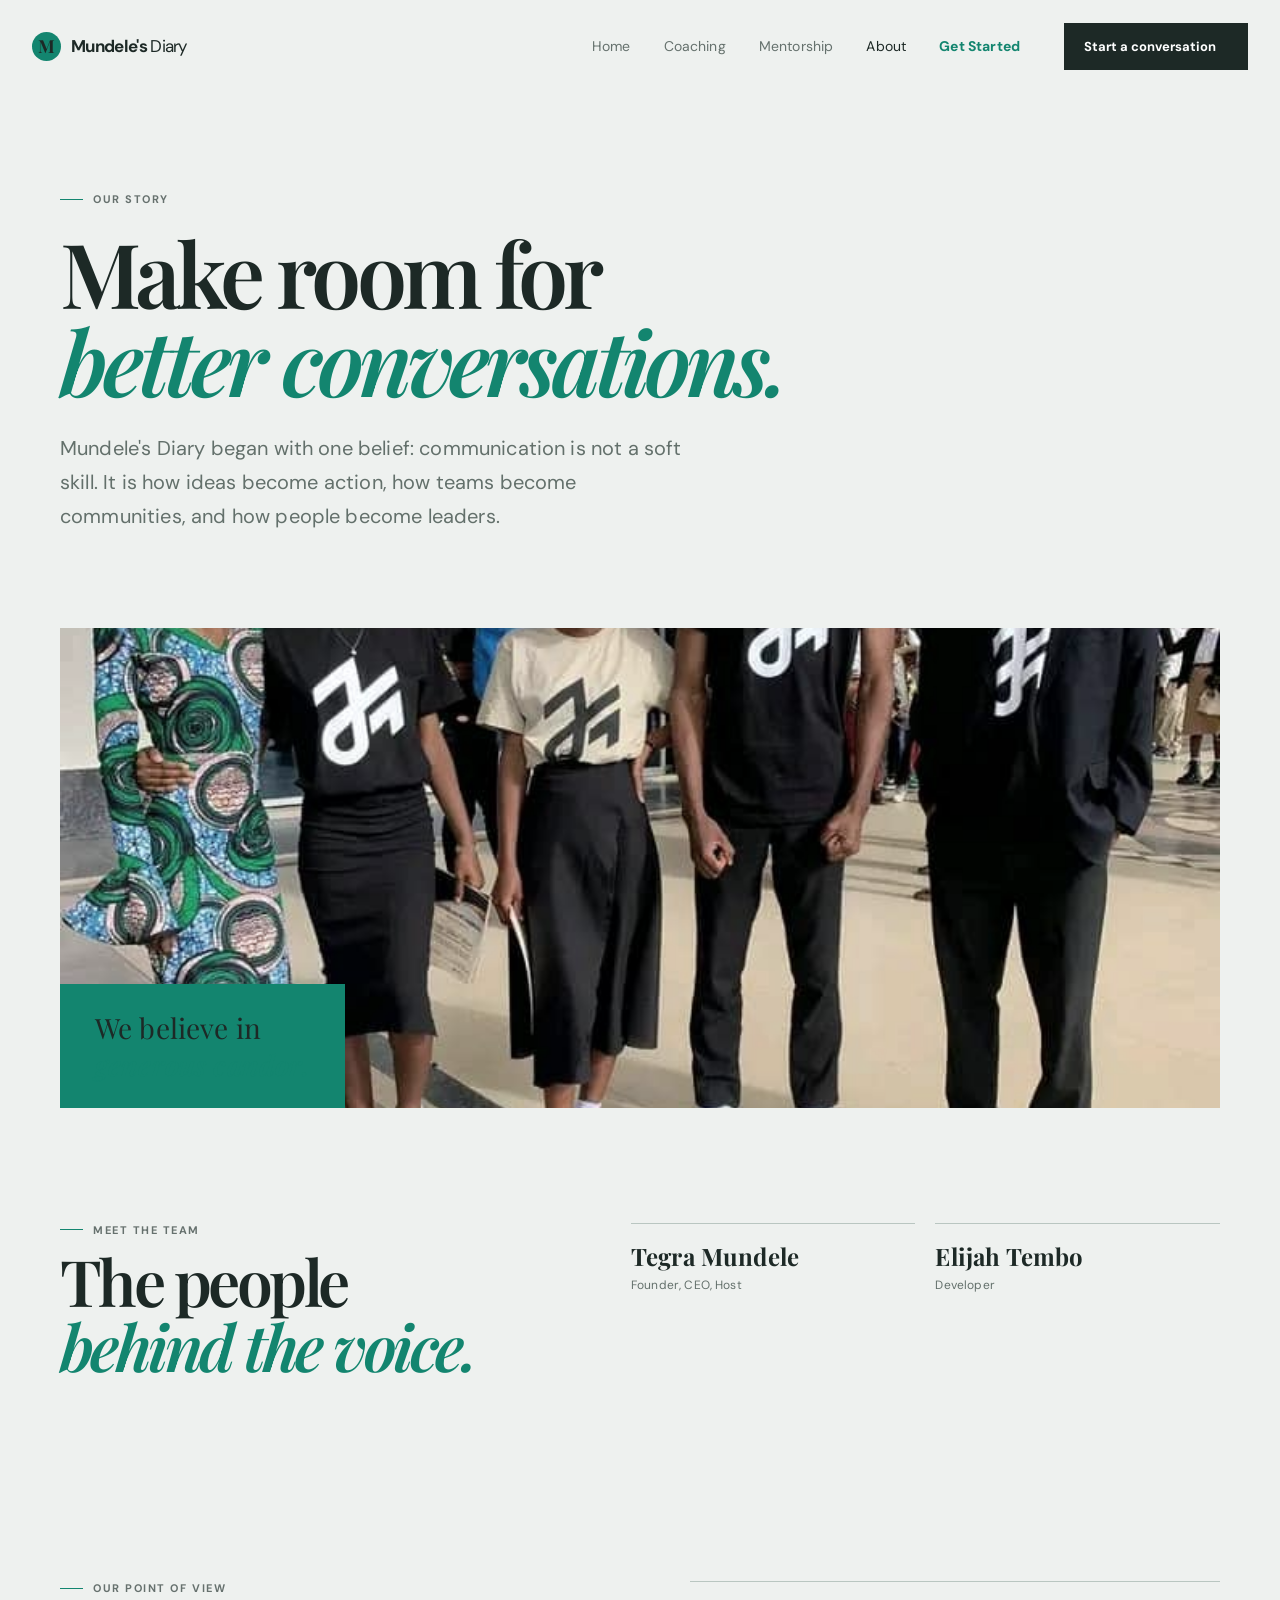
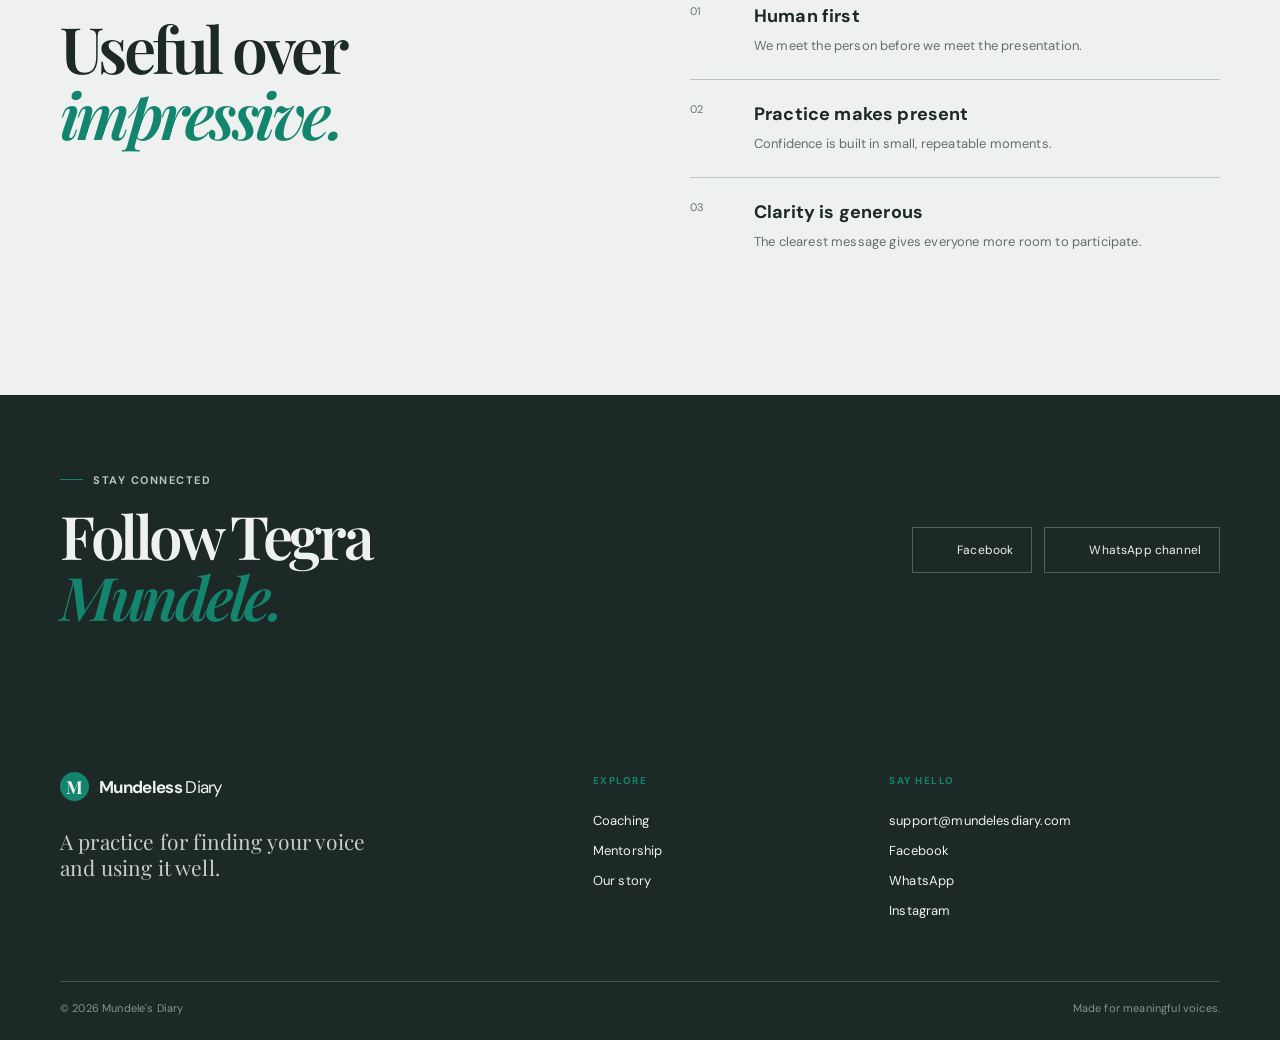
==== about.html @ ddd5a1b4 "Add files via upload" ====
<!DOCTYPE html><html lang="en"><head><meta charset="UTF-8"><meta name="viewport" content="width=device-width, initial-scale=1.0"><title>About | Mundele's Diary</title><link rel="preconnect" href="https://fonts.googleapis.com"><link href="https://fonts.googleapis.com/css2?family=DM+Sans:wght@400;500;600;700&display=swap" rel="stylesheet"><link href="https://fonts.googleapis.com/css2?family=Playfair+Display:wght@600;700&display=swap" rel="stylesheet"><link rel="stylesheet" href="styles.css"><script src="https://unpkg.com/lucide@latest"></script></head><body><header class="site-header"><a class="brand" href="index.html"><span class="brand-mark">M</span><span>Mundele's <em>Diary</em></span></a><button class="menu-toggle" aria-label="Open menu" aria-expanded="false"><i data-lucide="menu"></i></button><nav class="site-nav"><a href="index.html">Home</a><a href="coaching.html">Coaching</a><a href="mentorship.html">Mentorship</a><a class="active" href="about.html">About</a></nav><button class="button button-dark js-contact">Start a conversation <i data-lucide="arrow-up-right"></i></button></header><main><section class="about-hero wrap reveal"><p class="eyebrow"><span></span> Our story</p><h1>Make room for<br><i>better conversations.</i></h1><p class="hero-text">Mundele's Diary began with one belief: communication is not a soft skill. It is how ideas become action, how teams become communities, and how people become leaders.</p></section><section class="about-image wrap reveal"><img src="5.jpeg" alt="Team sharing ideas in a bright studio"><div>We believe in<br><i>generous candor.</i></div></section><section class="values wrap"><div><p class="eyebrow"><span></span> Our point of view</p><h2>Useful over<br><i>impressive.</i></h2></div><div class="value-list"><div><span>01</span><h3>Human first</h3><p>We meet the person before we meet the presentation.</p></div><div><span>02</span><h3>Practice makes present</h3><p>Confidence is built in small, repeatable moments.</p></div><div><span>03</span><h3>Clarity is generous</h3><p>The clearest message gives everyone more room to participate.</p></div></div></section></main><footer class="site-footer"><div class="wrap footer-grid"><div><a class="brand" href="index.html"><span class="brand-mark">M</span><span>Mundeless <em>Diary</em></span></a><p class="footer-note">A practice for finding your voice<br>and using it well.</p></div><div><p class="footer-label">Explore</p><a href="coaching.html">Coaching</a><a href="mentorship.html">Mentorship</a><a href="about.html">Our story</a></div><div><p class="footer-label">Say hello</p><a href="mailto:kaentdesignsint@gmail.com">support@mundelesdiary.com</a></div></div><div class="wrap footer-bottom"><span>© 2026 Mundele's Diary</span><span>Made for meaningful voices.</span></div></footer><div class="modal" aria-hidden="true"><div class="modal-panel"><button class="modal-close" aria-label="Close"><i data-lucide="x"></i></button><p class="eyebrow"><span></span> Start here</p><h2>Let’s talk about<br><i>what’s next.</i></h2><form class="contact-form"><label>Name<input required type="text" placeholder="Your name"></label><label>Email<input required type="email" placeholder="you@example.com"></label><label>What are you working on?<textarea rows="3"></textarea></label><button class="button button-accent" type="submit">Send inquiry <i data-lucide="arrow-right"></i></button></form><p class="form-success">Thanks. We’ll be in touch soon.</p></div></div><script src="script.js"></script></body></html>
---- styles.css ----
/* Final mobile precedence rules with centering */
@media(max-width:760px){
	.hero{grid-template-columns:1fr!important;text-align:center!important;}
	.hero-visual{width:100%!important;min-width:0!important;padding:0 0 18px!important;margin:0 auto!important;}
	.image-frame{width:100%!important;height:auto!important;min-height:280px!important;aspect-ratio:4 / 5;margin:0 auto!important;}
	.image-frame>img{width:100%!important;height:100%!important;min-height:280px!important;object-fit:cover!important;}
	.image-note{max-width:calc(100% - 24px)!important;overflow:hidden;margin:0 auto!important;}
	.circle-stamp{right:0!important;}
	.pathways{grid-template-columns:1fr!important;}
	.path-card{width:100%!important;min-width:0!important;margin:0 auto!important;}
	.marquee-band{max-width:100%!important;overflow:hidden;}
	
	/* Center all content */
	.wrap{text-align:center!important;}
	.hero-text{max-width:100%!important;margin:0 auto!important;}
	.hero-actions{justify-content:center!important;}
	.intro{text-align:center!important;}
	.intro-detail p{max-width:100%!important;margin:0 auto 28px!important;}
	.quote-section{text-align:center!important;margin:0 auto!important;}
	.offering-row{text-align:center!important;}
	.process-grid,.mentor-content,.values{text-align:center!important;}
	.team-section{text-align:center!important;}
	.register-page{text-align:center!important;}
	.register-note{max-width:100%!important;margin:38px auto 0!important;justify-content:center!important;}
	.registration-form .button{justify-self:center!important;}
	.follow-inner{text-align:center!important;align-items:center!important;}
	.follow-actions{align-items:center!important;}
	.follow-link{width:100%!important;justify-content:center!important;}
}

@import url('https://fonts.googleapis.com/css2?family=Bodoni+Moda:opsz,wght@6..96,600;6..96,700&family=Sora:wght@400;500;600;700&display=swap');

/* Final label cleanup for pages that already contain the new text. */
.site-nav a[href="coaching.html"]{font-size:14px!important}.footer-grid a[href="coaching.html"]{font-size:13px!important}.site-nav a[href="coaching.html"]::after,.footer-grid a[href="coaching.html"]::after{content:none!important}
/* Normalize the speaking label now that it is part of the page markup. */
.site-nav a[href="coaching.html"],.footer-grid a[href="coaching.html"]{font-size:inherit}.site-nav a[href="coaching.html"]::after,.footer-grid a[href="coaching.html"]::after{content:none}
/* Registration page */
.register-page{display:grid;grid-template-columns:1fr 1fr;gap:110px;align-items:center;padding:105px 0 140px}.register-intro h1{margin-bottom:25px}.register-note{display:flex;gap:12px;align-items:flex-start;border-top:1px solid var(--line);padding-top:20px;margin-top:38px;max-width:350px;color:#63706b;font-size:12px;line-height:1.5}.register-note svg{width:19px;color:var(--coral);flex:none}.register-panel{background:var(--cream);padding:40px}.registration-form{display:grid;gap:21px}.registration-form label{font-size:11px;font-weight:700;color:var(--ink)}.registration-form input,.registration-form select{display:block;width:100%;background:transparent;border:0;border-bottom:1px solid var(--line);padding:12px 0;font:inherit;color:var(--ink);outline:0}.registration-form select{appearance:none;border-radius:0}.registration-form .button{margin-top:12px;justify-self:start}.registration-success{display:none;text-align:center;padding:35px 10px}.registration-success svg{width:38px;height:38px;color:var(--coral);margin-bottom:12px}.registration-success p{font-family:var(--serif);font-size:25px;line-height:1.2}.site-nav a[href="get-started.html"]{color:var(--coral);font-weight:700}@media(max-width:760px){.register-page{grid-template-columns:1fr;gap:40px;padding:65px 0 85px}.register-panel{padding:28px 22px}}

/* Mobile Header - Improved visibility */
@media(max-width:760px){
	.site-header{position:relative;background:var(--paper)!important;z-index:10!important;padding:10px 0!important;min-height:80px!important;display:flex!important;align-items:center!important;justify-content:space-between!important;width:calc(100% - 32px)!important;margin:0 auto!important;}
	
	.menu-toggle{position:relative!important;right:0!important;top:0!important;width:36px!important;height:32px!important;display:grid!important;place-items:center;padding:0;z-index:15;background:none;border:0;cursor:pointer;}
	.menu-toggle svg{width:24px;height:24px;fill:var(--ink);}
	
	.site-nav{position:absolute!important;top:80px!important;right:0!important;left:0!important;width:100%!important;margin:0!important;background:var(--paper)!important;padding:20px 16px!important;display:none!important;flex-direction:column!important;gap:15px!important;z-index:10!important;box-shadow:0 12px 24px rgba(23,33,31,.16)!important;border-bottom:1px solid var(--line)!important;}
	.site-nav:not(.open){visibility:hidden;pointer-events:none;display:none!important;}
	.site-nav.open{visibility:visible!important;pointer-events:auto!important;display:flex!important;}
	.site-nav a{display:block!important;padding:13px 4px!important;font-size:16px!important;color:var(--ink)!important;border-bottom:1px solid rgba(0,0,0,0.05)!important;}
	.site-nav a:last-child{border-bottom:0!important;}
	.site-nav a:hover{background:var(--cream)!important;padding-left:8px!important;}
	
	.site-header>.button{display:none!important;}
}

.team-section{display:grid;grid-template-columns:1fr 1.2fr;gap:80px;padding:115px 0 30px}.team-grid{display:grid;grid-template-columns:1fr 1fr;gap:20px}.team-member{border-top:1px solid var(--line);padding-top:16px}.team-photo{height:260px;background:linear-gradient(135deg,#cbd4d0,#8f9e98);display:grid;place-items:center;text-align:center;padding:20px;font-size:10px;font-weight:700;letter-spacing:.14em;overflow:hidden}.team-photo img{width:100%;height:100%;object-fit:cover;display:block}.team-member:nth-child(2) .team-photo img{transform:scale(1.3)}.team-photo small{display:block;font-size:9px;font-weight:400;letter-spacing:.04em;margin-top:9px}.team-member h3{font-family:var(--serif);font-size:24px;margin:18px 0 5px}.team-member p{color:#63706b;font-size:12px}@media(max-width:760px){.team-section{grid-template-columns:1fr;gap:30px;padding:80px 0 10px;text-align:center!important;}.team-grid{grid-template-columns:1fr}.team-photo{height:230px;width:100%!important;margin:0 auto!important;}}

@media(max-width:760px){.menu-toggle{display:block!important;margin-left:auto}.site-nav{display:none}.site-nav.open{display:flex}}

/* Page loader, mobile navigation, and editable photo placeholders */
.page-loader{position:fixed;inset:0;background:var(--ink);color:var(--paper);display:grid;place-items:center;z-index:20;transition:opacity .45s,visibility .45s}.page-loader.is-hidden{opacity:0;visibility:hidden}.loader-inner{text-align:center}.loader-mark{width:58px;height:58px;border:1px solid var(--coral);border-top-color:transparent;border-radius:50%;display:grid;place-items:center;margin:auto auto 18px;animation:loader-spin 1s linear infinite}.loader-mark span{font-family:var(--serif);font-size:28px;color:var(--coral);animation:loader-counterspin 1s linear infinite}.loader-inner p{font-size:10px;letter-spacing:.18em;text-transform:uppercase;margin:0;color:#b8c4be}@keyframes loader-spin{to{transform:rotate(360deg)}}@keyframes loader-counterspin{to{transform:rotate(-360deg)}}.mobile-photo-placeholder{height:100%;min-height:320px;background:linear-gradient(135deg,#cbd4d0,#8f9e98);display:grid;place-items:center;text-align:center;color:var(--ink);font-size:11px;font-weight:700;letter-spacing:.15em}.mobile-photo-placeholder small{display:block;font-size:9px;letter-spacing:.08em;margin-top:8px;font-weight:400}.image-frame>img,.side-image>img,.portrait-wrap>img,.about-image>img{display:block;width:100%;height:100%;object-fit:cover}.image-frame:before,.side-image:before,.portrait-wrap:before,.about-image:before{content:"ADD YOUR PHOTO HERE";height:100%;display:none;place-items:center;text-align:center;color:var(--ink);font-size:11px;font-weight:700;letter-spacing:.15em;background:linear-gradient(135deg,#cbd4d0,#8f9e98)}.side-image:before,.portrait-wrap:before,.about-image:before{position:absolute;inset:0}

/* Updated mobile layout with centering and improved footer visibility */
@media(max-width:760px){
	.wrap{width:calc(100% - 40px);margin:0 auto!important;text-align:center!important;}
	.site-header{height:auto!important;min-height:75px!important;width:calc(100% - 40px)!important;gap:15px;padding:15px 0!important;background:var(--paper)!important;position:relative!important;z-index:10!important;}
	.site-header>.button{display:none}
	.menu-toggle{display:block;margin-left:auto;position:relative!important;right:auto!important;top:auto!important;}
	.site-nav{position:absolute;top:75px;left:20px;right:20px;background:var(--paper)!important;padding:22px;display:none;flex-direction:column;gap:20px;z-index:10;box-shadow:0 12px 24px rgba(23,33,31,.16);border-radius:4px;}
	.site-nav.open{display:flex}
	.site-nav a{color:var(--ink);font-size:16px;padding:10px 0;border-bottom:1px solid var(--line);}
	.site-nav a:last-child{border-bottom:0;}
	.hero,.page-hero,.mentorship-hero,.intro,.process-grid,.mentor-content,.values{grid-template-columns:1fr;gap:45px;text-align:center!important;}
	.hero{padding:60px 0 75px}
	.hero-visual{padding-right:0;margin:0 auto!important;}
	.image-frame{height:auto!important;min-height:280px!important;aspect-ratio:4/5!important;width:100%!important;max-width:400px!important;margin:0 auto!important;}
	.circle-stamp{right:-7px;bottom:-18px;}
	.intro{padding:80px 0 65px}
	.pathways{grid-template-columns:1fr;padding-bottom:80px}
	.path-card{min-height:300px;width:100%!important;max-width:400px!important;margin:0 auto!important;}
	.quote-section{padding-bottom:85px;text-align:center!important;}
	
	/* Footer - Improved visibility on mobile */
	.footer-grid{grid-template-columns:1fr 1fr;gap:35px;text-align:center!important;}
	.footer-grid>div:first-child{grid-column:1/-1;text-align:center!important;}
	.footer-grid>div:not(:first-child){align-items:center!important;}
	.footer-bottom{gap:15px;flex-direction:column;text-align:center!important;padding-bottom:30px!important;}
	.social{justify-content:center!important;}
	.site-footer{padding:40px 0 20px!important;background:var(--ink)!important;color:var(--paper)!important;}
	.footer-note{font-size:18px!important;margin:0 auto!important;}
	.footer-label{margin:2px 0 12px!important;display:block!important;}
	
	.page-hero,.mentorship-hero{padding:65px 0 100px}
	.side-image,.portrait-wrap{height:auto!important;min-height:280px!important;aspect-ratio:4/5!important;width:100%!important;max-width:400px!important;margin:0 auto!important;}
	.process-section,.cream-band{padding:70px 0}
	.offerings,.values{padding:80px 0;text-align:center!important;}
	.offering-row{grid-template-columns:1fr 48px;text-align:center!important;}
	.offering-row>strong{display:none}
	.about-hero{padding:70px 0 50px;text-align:center!important;}
	.about-image{height:auto!important;min-height:280px!important;aspect-ratio:4/3!important;width:100%!important;max-width:400px!important;margin:0 auto!important;}
	.about-image>div{font-size:21px;padding:18px 22px;position:relative!important;margin-top:10px!important;}
	.modal-panel{padding:35px 25px}
	.modal-panel h2{font-size:38px}
}

/* Mobile layout pass: keep every page readable inside narrow viewports. */
body{overflow-x:hidden}
img,svg{max-width:100%}
.page-loader{min-height:100dvh;padding:env(safe-area-inset-top) 20px env(safe-area-inset-bottom);place-items:center}
.loader-inner{width:min(100%,260px)}

/* Mobile styles with centering and improved visibility */
@media(max-width:760px){
	.wrap{width:min(100% - 32px,1160px);margin:0 auto!important;text-align:center!important;}
	.site-header{width:calc(100% - 32px);min-height:72px;background:var(--paper)!important;padding:10px 0!important;margin:0 auto!important;}
	.brand{font-size:15px;justify-content:center!important;}
	.site-nav{top:72px;left:0;right:0;width:100%;padding:20px 16px;gap:0;box-shadow:0 12px 24px rgba(23,33,31,.16);background:var(--paper)!important;}
	.site-nav a{display:block;padding:13px 4px;font-size:16px;border-bottom:1px solid rgba(0,0,0,0.05);}
	.site-nav a:last-child{border-bottom:0;}
	h1{font-size:clamp(42px,13vw,68px);line-height:1.02;margin:18px 0 22px;text-align:center!important;}
	h2{font-size:clamp(34px,10vw,52px);text-align:center!important;}
	.hero,.page-hero,.mentorship-hero{gap:32px;padding-top:46px;padding-bottom:64px;text-align:center!important;}
	.hero-text{font-size:15px;line-height:1.7;max-width:100%!important;margin:0 auto!important;}
	.hero-actions{align-items:stretch;flex-direction:column;gap:18px;justify-content:center!important;}
	.hero-actions .button,.hero-actions .text-link{justify-content:center;width:100%;}
	.image-frame{height:auto;min-height:280px;aspect-ratio:4 / 5;max-width:400px!important;margin:0 auto!important;}
	.side-image,.portrait-wrap{height:auto;min-height:280px;aspect-ratio:4 / 5;max-width:400px!important;margin:0 auto!important;}
	.circle-stamp{right:0;bottom:-18px;width:92px;height:92px;font-size:8px;}
	.intro,.process-section,.cream-band,.offerings,.values{padding-top:58px;padding-bottom:58px;text-align:center!important;}
	.intro,.process-grid,.mentor-content,.values{gap:30px;}
	.intro-detail p{max-width:100%!important;margin:0 auto 28px!important;}
	.pathways{gap:16px;padding-top:0;padding-bottom:58px;}
	.path-card{min-height:260px;padding:25px 22px;max-width:400px!important;margin:0 auto!important;}
	.quote-section{padding-bottom:64px;text-align:center!important;margin:0 auto!important;}
	.quote-section blockquote{font-size:clamp(28px,8vw,42px);line-height:1.12;}
	
	/* Footer mobile visibility */
	.footer-grid{grid-template-columns:1fr;gap:28px;text-align:center!important;}
	.footer-grid>div:first-child{grid-column:auto;text-align:center!important;}
	.footer-grid>div:not(:first-child){align-items:center!important;}
	.footer-grid a{overflow-wrap:anywhere;}
	.footer-bottom{align-items:center;padding-bottom:24px;flex-direction:column;gap:15px;text-align:center!important;}
	.site-footer{padding:40px 0 20px!important;background:var(--ink)!important;}
	.footer-note{margin:0 auto 20px!important;}
	.footer-label{display:block!important;margin-bottom:12px!important;}
	.social{justify-content:center!important;}
	
	.about-hero{padding-top:48px;padding-bottom:38px;text-align:center!important;}
	.about-image{height:auto;min-height:280px;aspect-ratio:4 / 3;max-width:400px!important;margin:0 auto!important;}
	.about-image>div{font-size:clamp(19px,6vw,28px);position:relative!important;margin-top:10px!important;}
	.team-section{padding-top:58px;text-align:center!important;}
	.team-grid{gap:16px;}
	.team-photo{max-width:400px!important;margin:0 auto!important;}
	.register-page{padding-top:48px;padding-bottom:64px;gap:30px;text-align:center!important;}
	.register-panel{padding:25px 18px;}
	.register-note{max-width:100%!important;margin:38px auto 0!important;justify-content:center!important;}
	.registration-form .button{width:100%;justify-content:center;}
	.modal{padding:16px;}
	.modal-panel{width:100%;max-height:calc(100dvh - 32px);overflow:auto;padding:28px 20px;text-align:center!important;}
	.modal-panel h2{font-size:clamp(32px,9vw,42px);}
	.follow-section{padding:52px 0;text-align:center!important;}
	.follow-inner{align-items:center!important;text-align:center!important;}
	.follow-actions{width:100%;flex-direction:column;align-items:center!important;}
	.follow-link{justify-content:center;width:100%!important;}
}

@media(max-width:380px){
	.wrap{width:calc(100% - 24px);margin:0 auto!important;}
	.site-header{width:calc(100% - 24px);padding:10px 0!important;}
	.button{padding:13px 15px;font-size:12px;}
	.footer-grid{gap:22px;}
}
@media(prefers-reduced-motion:reduce){.page-loader{transition:none}.loader-mark span{animation:none}.reveal{transition:none}}

@media(max-width:760px){
	.hero-visual{width:100%;min-width:0;padding:0 0 18px;margin:0 auto!important;}
	.image-frame{width:100%;max-width:400px!important;margin:0 auto!important;}
	.image-note{max-width:calc(100% - 24px);overflow:hidden;margin:0 auto!important;}
	.circle-stamp{right:0;}
	.path-card{width:100%;min-width:0;max-width:400px!important;margin:0 auto!important;}
	.marquee-band,.marquee-band>div{max-width:100%;overflow:hidden;text-align:center!important;}
}

/* Fresh editorial type and a lighter touch for the loading state. */
:root{--serif:'Bodoni Moda',Georgia,serif;--sans:'Sora',sans-serif;--coral:#d96d55;--paper:#f6f2ea;--cream:#ebe2d0;--line:#cbc9bc}
body{letter-spacing:.01em}
.loader-mark{width:58px;height:24px;border:0;border-radius:0;display:flex;align-items:center;justify-content:center;gap:8px;margin:auto auto 18px;animation:none}
.loader-mark span{display:block;width:8px;height:8px;border-radius:50%;background:var(--coral);animation:loader-dot 1s ease-in-out infinite}
.loader-mark span:first-child{animation-delay:-.2s}.loader-mark span:nth-child(2){animation-delay:0s}.loader-mark span:last-child{animation-delay:.2s}
@keyframes loader-dot{0%,80%,100%{opacity:.35;transform:translateY(0)}40%{opacity:1;transform:translateY(-6px)}}
.team-member--text h3{margin-top:0}
.social-icon{width:16px;height:16px;object-fit:contain}

/* Follow section mobile improvements */
.follow-section{background:var(--ink);color:var(--paper);padding:78px 0}.follow-inner{display:flex;align-items:center;justify-content:space-between;gap:40px}.follow-section .eyebrow{color:#b8c4be}.follow-section h2{margin:18px 0 0;font-size:clamp(36px,5vw,60px)}.follow-section h2 i{color:var(--coral)}.follow-actions{display:flex;flex-wrap:wrap;gap:12px}.follow-link{display:inline-flex;align-items:center;gap:10px;border:1px solid #52605b;padding:14px 18px;color:var(--paper);font-size:12px;transition:background .2s,border-color .2s}.follow-link:hover{background:var(--coral);border-color:var(--coral);color:var(--ink)}

@media(max-width:760px){
	.follow-section{padding:60px 0;text-align:center!important;}
	.follow-inner{align-items:center;flex-direction:column;text-align:center!important;}
	.follow-actions{width:100%;flex-direction:column;align-items:center!important;}
	.follow-link{justify-content:center;width:100%!important;}
}

.site-nav a[href="coaching.html"],.footer-grid a[href="coaching.html"]{font-size:0}.site-nav a[href="coaching.html"]::after{content:"Public Speaking";font-size:14px}.footer-grid a[href="coaching.html"]::after{content:"Public Speaking";font-size:13px}
/* Grey and emerald theme overrides */
:root{--ink:#1d2926!important;--paper:#eef1ef!important;--coral:#13856f!important;--sage:#d5ddda!important;--cream:#e1e8e4!important;--line:#b9c6c1!important}
:root{--ink:#17211f;--paper:#f5f1e9;--coral:#e8795f;--sage:#cfd7c5;--cream:#e7dfc9;--line:#c8c9be;--serif:'Playfair Display',Georgia,serif;--sans:'DM Sans',sans-serif}*{box-sizing:border-box}html{scroll-behavior:smooth}body{margin:0;background:var(--paper);color:var(--ink);font-family:var(--sans);font-size:16px}a{color:inherit;text-decoration:none}button{font:inherit;border:0;cursor:pointer}.wrap{width:min(1160px,calc(100% - 80px));margin-inline:auto;text-align:left;}

/* Desktop header styles */
.site-header{width:min(1280px,calc(100% - 64px));height:92px;margin:auto;display:flex;align-items:center;gap:44px;justify-content:space-between;background:transparent;position:relative;z-index:10;}.brand{display:flex;align-items:center;gap:10px;font-weight:700;letter-spacing:-.04em;font-size:17px}.brand em{font-style:normal;font-weight:400}.brand-mark{width:29px;height:29px;background:var(--coral);display:grid;place-items:center;font-family:var(--serif);font-size:18px;border-radius:50%}.site-nav{display:flex;gap:33px;margin-left:auto}.site-nav a{font-size:14px;color:#65716d;transition:color .2s}.site-nav a:hover,.site-nav a.active{color:var(--ink)}.button{display:inline-flex;align-items:center;gap:12px;padding:15px 20px;font-size:13px;font-weight:700;transition:transform .2s,background .2s}.button:hover{transform:translateY(-2px)}.button svg,.text-link svg,.round-link svg{width:16px;height:16px}.button-dark{background:var(--ink);color:#fff}.button-accent{background:var(--coral);color:var(--ink)}.menu-toggle{display:none;background:none}.eyebrow{display:flex;gap:10px;align-items:center;color:#66716e;font-size:11px;text-transform:uppercase;letter-spacing:.14em;font-weight:700}.eyebrow span{width:23px;height:1px;background:var(--coral)}h1,h2,h3,p{margin-top:0}h1,h2{font-family:var(--serif);font-weight:600;letter-spacing:-.055em}h1{font-size:clamp(52px,7vw,94px);line-height:.98;margin:22px 0 27px}h2{font-size:clamp(40px,5vw,64px);line-height:1.02}h1 i,h2 i,blockquote i,.about-image i{font-weight:600;color:var(--coral);font-style:italic}.hero{display:grid;grid-template-columns:1fr 1fr;gap:70px;padding:85px 0 112px;align-items:center}.hero-text{max-width:460px;color:#63706b;line-height:1.7;font-size:16px}.hero-actions{display:flex;gap:28px;align-items:center;margin-top:38px}.text-link{display:inline-flex;align-items:center;gap:9px;font-size:13px;font-weight:700;border-bottom:1px solid var(--ink);padding-bottom:5px}.hero-visual{position:relative;padding:0 18px 20px 0}.image-frame{height:505px;overflow:hidden;position:relative;background:var(--sage)}.image-frame img,.side-image img,.portrait-wrap img,.about-image img{width:100%;height:100%;object-fit:cover;display:block;filter:saturate(.78)}.image-note{position:absolute;bottom:0;left:0;background:var(--coral);width:180px;height:120px;padding:19px;display:flex;justify-content:space-between;font-size:11px;line-height:1.35}.image-note strong{font-family:var(--serif);font-size:25px}.circle-stamp{position:absolute;right:-14px;bottom:-5px;width:108px;height:108px;border-radius:50%;background:var(--ink);color:var(--paper);display:grid;place-content:center;text-align:center;font-size:8px;letter-spacing:.12em;line-height:1.5}.circle-stamp b{color:var(--coral);font-size:17px}.marquee-band{background:var(--ink);color:var(--paper);overflow:hidden;padding:19px 0;font-weight:700;font-size:11px;letter-spacing:.15em;white-space:nowrap}.marquee-band div{animation:scroll 24s linear infinite}.marquee-band span{color:var(--coral);padding:0 35px}@keyframes scroll{to{transform:translateX(-20%)}}.intro{display:grid;grid-template-columns:1.2fr .8fr;gap:90px;padding:125px 0 95px}.intro h2{margin:22px 0}.intro-detail{align-self:end;padding-bottom:9px}.intro-detail p{color:#63706b;line-height:1.7;max-width:320px;margin-bottom:28px}.pathways{display:grid;grid-template-columns:1fr 1fr;gap:22px;padding-bottom:120px}.path-card{min-height:330px;padding:32px;position:relative}.card-coral{background:var(--coral)}.card-cream{background:var(--cream)}.card-top{display:flex;justify-content:space-between;font-size:11px;letter-spacing:.1em}.card-top svg{width:24px}.path-card h3{font-family:var(--serif);font-weight:600;font-size:42px;line-height:1.03;letter-spacing:-.05em;margin:62px 0 14px}.path-card p{font-size:13px;max-width:220px;line-height:1.5}.round-link{width:43px;height:43px;border-radius:50%;background:var(--ink);color:#fff;display:grid;place-items:center;position:absolute;right:30px;bottom:30px}.quote-section{padding:25px 0 135px;max-width:880px}.quote-line{width:100%;height:1px;background:var(--line);margin-bottom:45px}.quote-section blockquote{font-family:var(--serif);font-size:clamp(30px,4vw,53px);line-height:1.1;letter-spacing:-.045em;margin:0 0 27px}.attribution{font-size:11px;text-transform:uppercase;letter-spacing:.12em;color:#66716e}.site-footer{background:var(--ink);color:var(--paper);padding:67px 0 25px}.footer-grid{display:grid;grid-template-columns:2fr 1fr 1.4fr;gap:60px}.footer-grid .brand{margin-bottom:27px}.footer-note{font-family:var(--serif);font-size:21px;line-height:1.25;color:#c7cec5}.footer-grid>div:not(:first-child){display:flex;flex-direction:column;align-items:flex-start;gap:13px;font-size:13px}.footer-label{color:var(--coral);text-transform:uppercase;font-weight:700;font-size:10px;letter-spacing:.15em;margin:2px 0 12px}.social{display:flex;align-items:center;gap:6px}.social svg{width:13px}.footer-bottom{border-top:1px solid #46514d;margin-top:62px;padding-top:19px;color:#89938d;font-size:11px;display:flex;justify-content:space-between}.modal{position:fixed;inset:0;background:#17211fcc;display:grid;place-items:center;padding:20px;opacity:0;visibility:hidden;transition:.25s;z-index:4}.modal.open{opacity:1;visibility:visible}.modal-panel{background:var(--paper);padding:45px;max-width:510px;width:100%;position:relative}.modal-panel h2{font-size:47px;margin:19px 0 30px}.modal-close{position:absolute;right:18px;top:18px;background:none}.modal-close svg{width:20px}.contact-form{display:grid;gap:15px}.contact-form label{font-size:11px;font-weight:700}.contact-form input,.contact-form textarea{display:block;width:100%;background:transparent;border:0;border-bottom:1px solid var(--line);padding:11px 0;font:inherit;outline:0;resize:vertical}.contact-form .button{margin-top:10px;justify-self:start}.form-success{display:none;color:#56816c}.page-hero,.mentorship-hero{display:grid;grid-template-columns:1fr .8fr;gap:110px;align-items:center;padding:90px 0 135px}.side-image{height:430px;position:relative}.side-image span{position:absolute;bottom:-25px;left:-25px;background:var(--coral);padding:22px;font-family:var(--serif);font-size:21px}.process-section,.cream-band{background:var(--sage);padding:90px 0}.process-grid,.mentor-content,.values{display:grid;grid-template-columns:1fr 1fr;gap:100px}.process-grid h2,.mentor-content h2,.values h2{margin-top:20px}.process-list>div,.benefits>div,.value-list>div{border-top:1px solid #aeb9ad;padding:22px 0;display:grid;grid-template-columns:50px 1fr;column-gap:14px}.process-list b,.benefits span,.value-list span{font-size:11px;color:#68756c}.process-list h3,.benefits h3,.value-list h3{font-size:18px;margin:0}.process-list p,.benefits p,.value-list p{grid-column:2;color:#63706b;font-size:13px;line-height:1.6;margin:8px 0 0}.offerings{padding:115px 0 130px}.offering-row{border-top:1px solid var(--line);padding:27px 0;display:grid;grid-template-columns:1fr 70px 48px;align-items:center}.offering-row h3{font-family:var(--serif);font-size:30px;margin:0}.offering-row p{font-size:13px;color:#63706b;margin:8px 0 0}.offering-row>strong{font-family:var(--serif);font-size:27px;color:var(--coral)}.mentorship-hero{padding-bottom:125px}.portrait-wrap{height:485px;position:relative}.portrait-caption{position:absolute;bottom:0;right:0;background:var(--cream);padding:18px;font-family:var(--serif);font-size:20px}.mentor-content{align-items:start}.benefits>div{border-color:#aab5a9}.benefits{padding-top:15px}.about-hero{padding:100px 0 75px}.about-hero .hero-text{max-width:640px;font-size:20px}.about-image{height:480px;position:relative}.about-image>div{position:absolute;bottom:0;left:0;background:var(--coral);padding:25px 35px;font-family:var(--serif);font-size:28px}.values{padding:120px 0}.value-list>div{border-color:var(--line)}.reveal{opacity:0;transform:translateY(20px);transition:opacity .7s ease,transform .7s ease}.reveal.visible{opacity:1;transform:none}
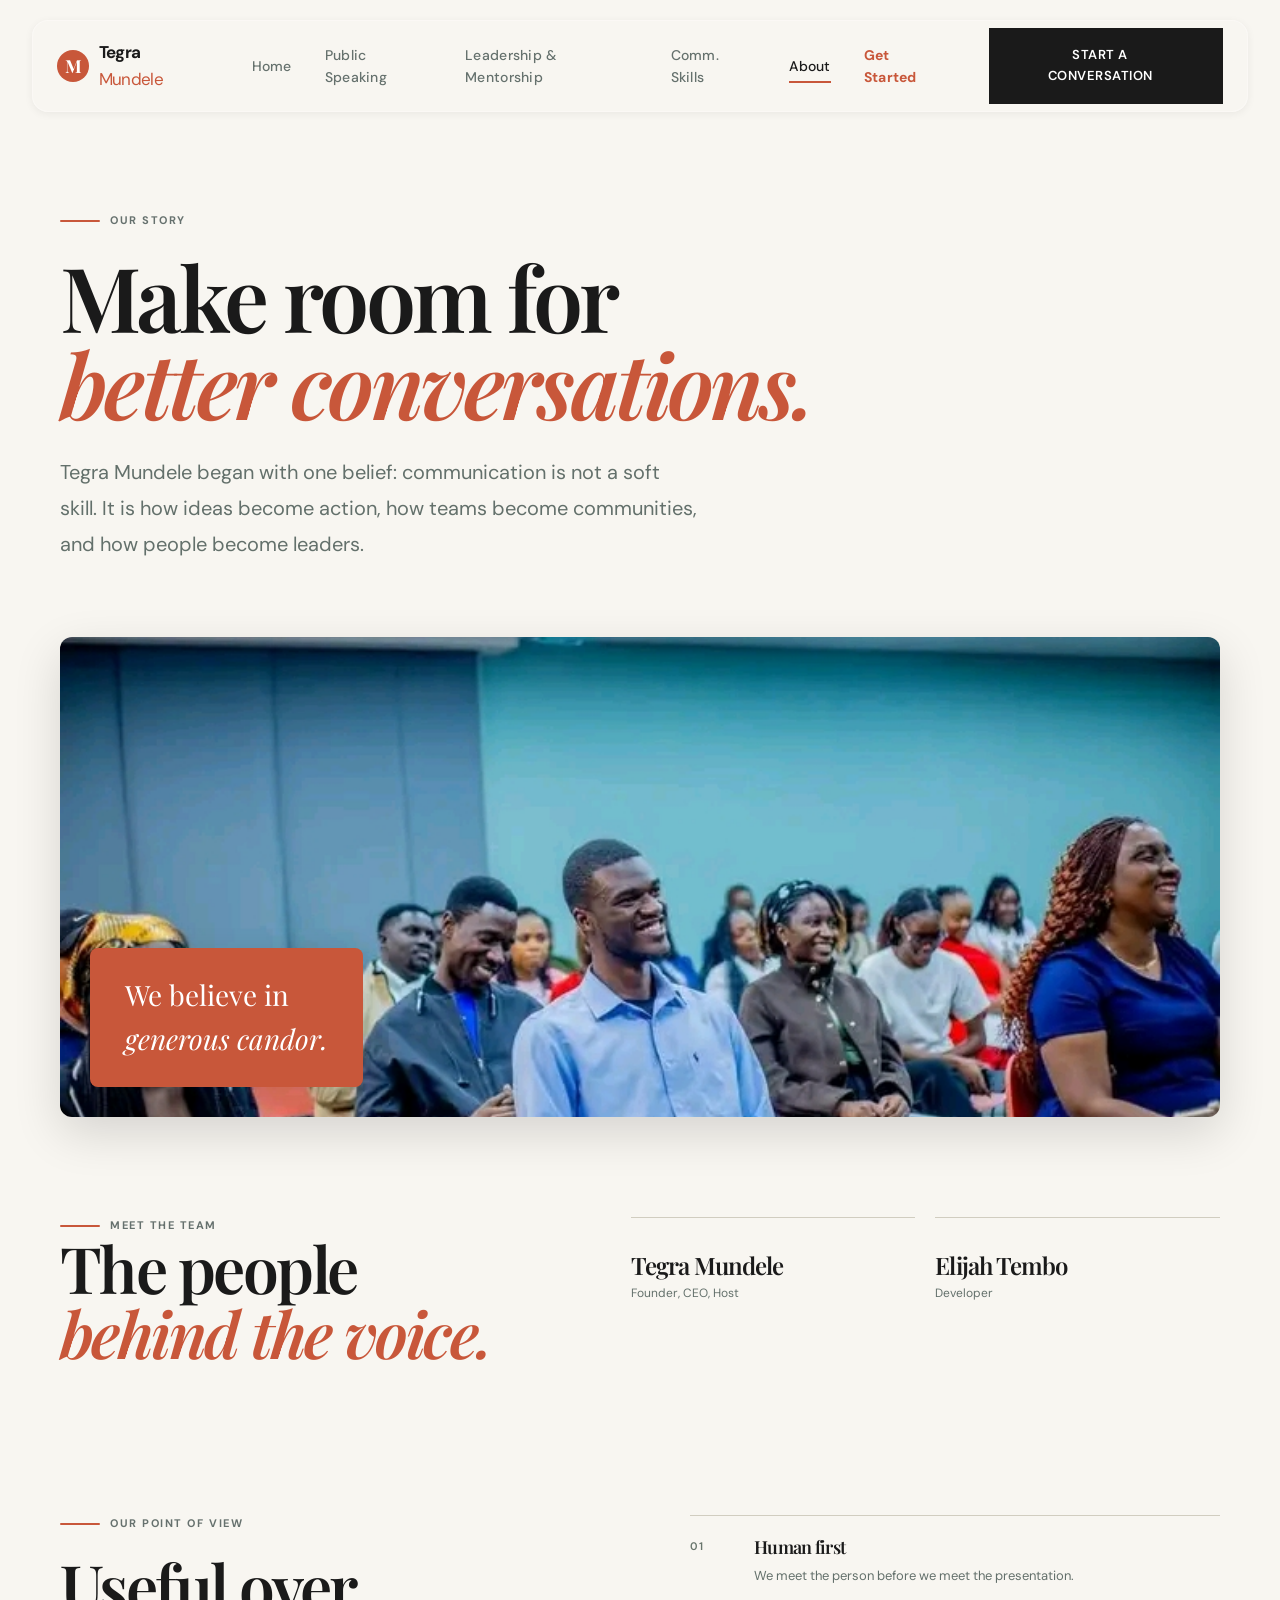
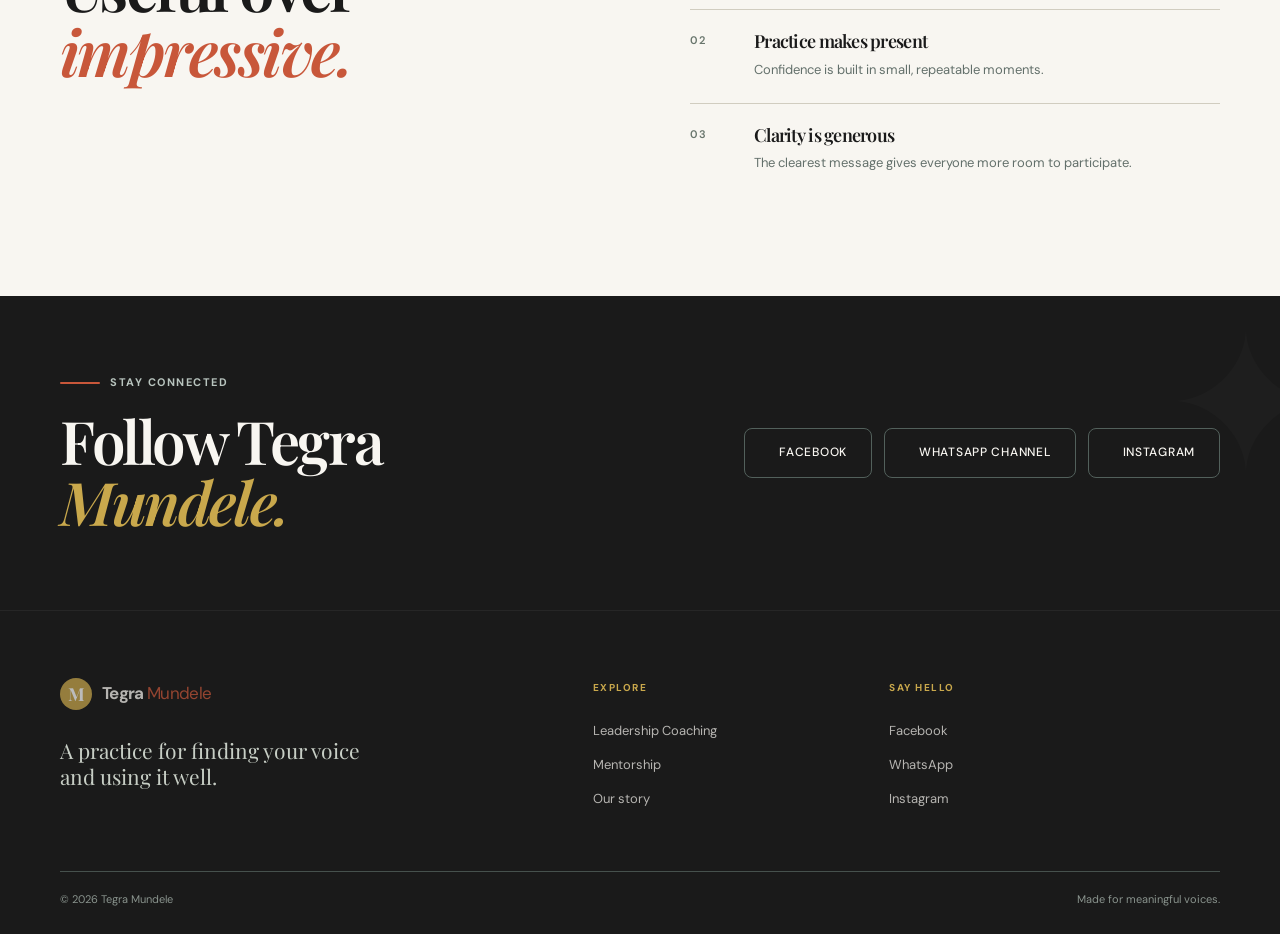
==== commit b1aa212c: "Add files via upload" ====
--- a/about.html
+++ b/about.html
@@ -1 +1 @@
-<!DOCTYPE html><html lang="en"><head><meta charset="UTF-8"><meta name="viewport" content="width=device-width, initial-scale=1.0"><title>About | Mundele's Diary</title><link rel="preconnect" href="https://fonts.googleapis.com"><link href="https://fonts.googleapis.com/css2?family=DM+Sans:wght@400;500;600;700&display=swap" rel="stylesheet"><link href="https://fonts.googleapis.com/css2?family=Playfair+Display:wght@600;700&display=swap" rel="stylesheet"><link rel="stylesheet" href="styles.css"><script src="https://unpkg.com/lucide@latest"></script></head><body><header class="site-header"><a class="brand" href="index.html"><span class="brand-mark">M</span><span>Mundele's <em>Diary</em></span></a><button class="menu-toggle" aria-label="Open menu" aria-expanded="false"><i data-lucide="menu"></i></button><nav class="site-nav"><a href="index.html">Home</a><a href="coaching.html">Coaching</a><a href="mentorship.html">Mentorship</a><a class="active" href="about.html">About</a></nav><button class="button button-dark js-contact">Start a conversation <i data-lucide="arrow-up-right"></i></button></header><main><section class="about-hero wrap reveal"><p class="eyebrow"><span></span> Our story</p><h1>Make room for<br><i>better conversations.</i></h1><p class="hero-text">Mundele's Diary began with one belief: communication is not a soft skill. It is how ideas become action, how teams become communities, and how people become leaders.</p></section><section class="about-image wrap reveal"><img src="5.jpeg" alt="Team sharing ideas in a bright studio"><div>We believe in<br><i>generous candor.</i></div></section><section class="values wrap"><div><p class="eyebrow"><span></span> Our point of view</p><h2>Useful over<br><i>impressive.</i></h2></div><div class="value-list"><div><span>01</span><h3>Human first</h3><p>We meet the person before we meet the presentation.</p></div><div><span>02</span><h3>Practice makes present</h3><p>Confidence is built in small, repeatable moments.</p></div><div><span>03</span><h3>Clarity is generous</h3><p>The clearest message gives everyone more room to participate.</p></div></div></section></main><footer class="site-footer"><div class="wrap footer-grid"><div><a class="brand" href="index.html"><span class="brand-mark">M</span><span>Mundeless <em>Diary</em></span></a><p class="footer-note">A practice for finding your voice<br>and using it well.</p></div><div><p class="footer-label">Explore</p><a href="coaching.html">Coaching</a><a href="mentorship.html">Mentorship</a><a href="about.html">Our story</a></div><div><p class="footer-label">Say hello</p><a href="mailto:kaentdesignsint@gmail.com">support@mundelesdiary.com</a></div></div><div class="wrap footer-bottom"><span>© 2026 Mundele's Diary</span><span>Made for meaningful voices.</span></div></footer><div class="modal" aria-hidden="true"><div class="modal-panel"><button class="modal-close" aria-label="Close"><i data-lucide="x"></i></button><p class="eyebrow"><span></span> Start here</p><h2>Let’s talk about<br><i>what’s next.</i></h2><form class="contact-form"><label>Name<input required type="text" placeholder="Your name"></label><label>Email<input required type="email" placeholder="you@example.com"></label><label>What are you working on?<textarea rows="3"></textarea></label><button class="button button-accent" type="submit">Send inquiry <i data-lucide="arrow-right"></i></button></form><p class="form-success">Thanks. We’ll be in touch soon.</p></div></div><script src="script.js"></script></body></html>+<!DOCTYPE html><html lang="en"><head><meta charset="UTF-8"><meta name="viewport" content="width=device-width, initial-scale=1.0"><title>About | Tegra Mundele</title><link rel="preconnect" href="https://fonts.googleapis.com"><link href="https://fonts.googleapis.com/css2?family=DM+Sans:wght@400;500;600;700&display=swap" rel="stylesheet"><link href="https://fonts.googleapis.com/css2?family=Playfair+Display:wght@600;700&display=swap" rel="stylesheet"><link rel="stylesheet" href="styles.css"><script src="https://unpkg.com/lucide@latest"></script></head><body><header class="site-header"><a class="brand" href="index.html"><span class="brand-mark">M</span><span>Tegra <em>Mundele</em></span></a><button class="menu-toggle" aria-label="Open menu" aria-expanded="false"><i data-lucide="menu"></i></button><nav class="site-nav"><a href="index.html">Home</a><a href="coaching.html">Public Speaking</a><a href="mentorship.html">Leadership & Mentorship</a><a href="communication.html">Comm. Skills</a><a class="active" href="about.html">About</a></nav><button class="button button-dark js-contact">Start a conversation <i data-lucide="arrow-up-right"></i></button></header><main><section class="about-hero wrap reveal"><p class="eyebrow"><span></span> Our story</p><h1>Make room for<br><i>better conversations.</i></h1><p class="hero-text">Tegra Mundele began with one belief: communication is not a soft skill. It is how ideas become action, how teams become communities, and how people become leaders.</p></section><section class="about-image wrap reveal"><img src="5.jpg" alt="Team sharing ideas in a bright studio"><div>We believe in<br><i>generous candor.</i></div></section><section class="values wrap"><div><p class="eyebrow"><span></span> Our point of view</p><h2>Useful over<br><i>impressive.</i></h2></div><div class="value-list"><div><span>01</span><h3>Human first</h3><p>We meet the person before we meet the presentation.</p></div><div><span>02</span><h3>Practice makes present</h3><p>Confidence is built in small, repeatable moments.</p></div><div><span>03</span><h3>Clarity is generous</h3><p>The clearest message gives everyone more room to participate.</p></div></div></section></main><footer class="site-footer"><div class="wrap footer-grid"><div><a class="brand" href="index.html"><span class="brand-mark">M</span><span>Tegra <em>Mundele</em></span></a><p class="footer-note">A practice for finding your voice<br>and using it well.</p></div><div><p class="footer-label">Explore</p><a href="leadership-coaching.html">Leadership Coaching</a><a href="mentorship.html">Mentorship</a><a href="about.html">Our story</a></div><div><p class="footer-label">Say hello</p></div></div><div class="wrap footer-bottom"><span>© 2026 Tegra Mundele</span><span>Made for meaningful voices.</span></div></footer><div class="modal" aria-hidden="true"><div class="modal-panel"><button class="modal-close" aria-label="Close"><i data-lucide="x"></i></button><p class="eyebrow"><span></span> Start here</p><h2>Let’s talk about<br><i>what’s next.</i></h2><form class="contact-form"><label>Name<input required type="text" placeholder="Your name"></label><label>Email<input required type="email" placeholder="you@example.com"></label><label>What are you working on?<textarea rows="3"></textarea></label><button class="button button-accent" type="submit">Send inquiry <i data-lucide="arrow-right"></i></button></form><p class="form-success">Thanks. We’ll be in touch soon.</p></div></div><script src="script.js"></script></body></html>
--- a/styles.css
+++ b/styles.css
@@ -1,211 +1,2317 @@
-/* Final mobile precedence rules with centering */
-@media(max-width:760px){
-	.hero{grid-template-columns:1fr!important;text-align:center!important;}
-	.hero-visual{width:100%!important;min-width:0!important;padding:0 0 18px!important;margin:0 auto!important;}
-	.image-frame{width:100%!important;height:auto!important;min-height:280px!important;aspect-ratio:4 / 5;margin:0 auto!important;}
-	.image-frame>img{width:100%!important;height:100%!important;min-height:280px!important;object-fit:cover!important;}
-	.image-note{max-width:calc(100% - 24px)!important;overflow:hidden;margin:0 auto!important;}
-	.circle-stamp{right:0!important;}
-	.pathways{grid-template-columns:1fr!important;}
-	.path-card{width:100%!important;min-width:0!important;margin:0 auto!important;}
-	.marquee-band{max-width:100%!important;overflow:hidden;}
-	
-	/* Center all content */
-	.wrap{text-align:center!important;}
-	.hero-text{max-width:100%!important;margin:0 auto!important;}
-	.hero-actions{justify-content:center!important;}
-	.intro{text-align:center!important;}
-	.intro-detail p{max-width:100%!important;margin:0 auto 28px!important;}
-	.quote-section{text-align:center!important;margin:0 auto!important;}
-	.offering-row{text-align:center!important;}
-	.process-grid,.mentor-content,.values{text-align:center!important;}
-	.team-section{text-align:center!important;}
-	.register-page{text-align:center!important;}
-	.register-note{max-width:100%!important;margin:38px auto 0!important;justify-content:center!important;}
-	.registration-form .button{justify-self:center!important;}
-	.follow-inner{text-align:center!important;align-items:center!important;}
-	.follow-actions{align-items:center!important;}
-	.follow-link{width:100%!important;justify-content:center!important;}
-}
-
-@import url('https://fonts.googleapis.com/css2?family=Bodoni+Moda:opsz,wght@6..96,600;6..96,700&family=Sora:wght@400;500;600;700&display=swap');
-
-/* Final label cleanup for pages that already contain the new text. */
-.site-nav a[href="coaching.html"]{font-size:14px!important}.footer-grid a[href="coaching.html"]{font-size:13px!important}.site-nav a[href="coaching.html"]::after,.footer-grid a[href="coaching.html"]::after{content:none!important}
-/* Normalize the speaking label now that it is part of the page markup. */
-.site-nav a[href="coaching.html"],.footer-grid a[href="coaching.html"]{font-size:inherit}.site-nav a[href="coaching.html"]::after,.footer-grid a[href="coaching.html"]::after{content:none}
-/* Registration page */
-.register-page{display:grid;grid-template-columns:1fr 1fr;gap:110px;align-items:center;padding:105px 0 140px}.register-intro h1{margin-bottom:25px}.register-note{display:flex;gap:12px;align-items:flex-start;border-top:1px solid var(--line);padding-top:20px;margin-top:38px;max-width:350px;color:#63706b;font-size:12px;line-height:1.5}.register-note svg{width:19px;color:var(--coral);flex:none}.register-panel{background:var(--cream);padding:40px}.registration-form{display:grid;gap:21px}.registration-form label{font-size:11px;font-weight:700;color:var(--ink)}.registration-form input,.registration-form select{display:block;width:100%;background:transparent;border:0;border-bottom:1px solid var(--line);padding:12px 0;font:inherit;color:var(--ink);outline:0}.registration-form select{appearance:none;border-radius:0}.registration-form .button{margin-top:12px;justify-self:start}.registration-success{display:none;text-align:center;padding:35px 10px}.registration-success svg{width:38px;height:38px;color:var(--coral);margin-bottom:12px}.registration-success p{font-family:var(--serif);font-size:25px;line-height:1.2}.site-nav a[href="get-started.html"]{color:var(--coral);font-weight:700}@media(max-width:760px){.register-page{grid-template-columns:1fr;gap:40px;padding:65px 0 85px}.register-panel{padding:28px 22px}}
-
-/* Mobile Header - Improved visibility */
-@media(max-width:760px){
-	.site-header{position:relative;background:var(--paper)!important;z-index:10!important;padding:10px 0!important;min-height:80px!important;display:flex!important;align-items:center!important;justify-content:space-between!important;width:calc(100% - 32px)!important;margin:0 auto!important;}
-	
-	.menu-toggle{position:relative!important;right:0!important;top:0!important;width:36px!important;height:32px!important;display:grid!important;place-items:center;padding:0;z-index:15;background:none;border:0;cursor:pointer;}
-	.menu-toggle svg{width:24px;height:24px;fill:var(--ink);}
-	
-	.site-nav{position:absolute!important;top:80px!important;right:0!important;left:0!important;width:100%!important;margin:0!important;background:var(--paper)!important;padding:20px 16px!important;display:none!important;flex-direction:column!important;gap:15px!important;z-index:10!important;box-shadow:0 12px 24px rgba(23,33,31,.16)!important;border-bottom:1px solid var(--line)!important;}
-	.site-nav:not(.open){visibility:hidden;pointer-events:none;display:none!important;}
-	.site-nav.open{visibility:visible!important;pointer-events:auto!important;display:flex!important;}
-	.site-nav a{display:block!important;padding:13px 4px!important;font-size:16px!important;color:var(--ink)!important;border-bottom:1px solid rgba(0,0,0,0.05)!important;}
-	.site-nav a:last-child{border-bottom:0!important;}
-	.site-nav a:hover{background:var(--cream)!important;padding-left:8px!important;}
-	
-	.site-header>.button{display:none!important;}
-}
-
-.team-section{display:grid;grid-template-columns:1fr 1.2fr;gap:80px;padding:115px 0 30px}.team-grid{display:grid;grid-template-columns:1fr 1fr;gap:20px}.team-member{border-top:1px solid var(--line);padding-top:16px}.team-photo{height:260px;background:linear-gradient(135deg,#cbd4d0,#8f9e98);display:grid;place-items:center;text-align:center;padding:20px;font-size:10px;font-weight:700;letter-spacing:.14em;overflow:hidden}.team-photo img{width:100%;height:100%;object-fit:cover;display:block}.team-member:nth-child(2) .team-photo img{transform:scale(1.3)}.team-photo small{display:block;font-size:9px;font-weight:400;letter-spacing:.04em;margin-top:9px}.team-member h3{font-family:var(--serif);font-size:24px;margin:18px 0 5px}.team-member p{color:#63706b;font-size:12px}@media(max-width:760px){.team-section{grid-template-columns:1fr;gap:30px;padding:80px 0 10px;text-align:center!important;}.team-grid{grid-template-columns:1fr}.team-photo{height:230px;width:100%!important;margin:0 auto!important;}}
-
-@media(max-width:760px){.menu-toggle{display:block!important;margin-left:auto}.site-nav{display:none}.site-nav.open{display:flex}}
-
-/* Page loader, mobile navigation, and editable photo placeholders */
-.page-loader{position:fixed;inset:0;background:var(--ink);color:var(--paper);display:grid;place-items:center;z-index:20;transition:opacity .45s,visibility .45s}.page-loader.is-hidden{opacity:0;visibility:hidden}.loader-inner{text-align:center}.loader-mark{width:58px;height:58px;border:1px solid var(--coral);border-top-color:transparent;border-radius:50%;display:grid;place-items:center;margin:auto auto 18px;animation:loader-spin 1s linear infinite}.loader-mark span{font-family:var(--serif);font-size:28px;color:var(--coral);animation:loader-counterspin 1s linear infinite}.loader-inner p{font-size:10px;letter-spacing:.18em;text-transform:uppercase;margin:0;color:#b8c4be}@keyframes loader-spin{to{transform:rotate(360deg)}}@keyframes loader-counterspin{to{transform:rotate(-360deg)}}.mobile-photo-placeholder{height:100%;min-height:320px;background:linear-gradient(135deg,#cbd4d0,#8f9e98);display:grid;place-items:center;text-align:center;color:var(--ink);font-size:11px;font-weight:700;letter-spacing:.15em}.mobile-photo-placeholder small{display:block;font-size:9px;letter-spacing:.08em;margin-top:8px;font-weight:400}.image-frame>img,.side-image>img,.portrait-wrap>img,.about-image>img{display:block;width:100%;height:100%;object-fit:cover}.image-frame:before,.side-image:before,.portrait-wrap:before,.about-image:before{content:"ADD YOUR PHOTO HERE";height:100%;display:none;place-items:center;text-align:center;color:var(--ink);font-size:11px;font-weight:700;letter-spacing:.15em;background:linear-gradient(135deg,#cbd4d0,#8f9e98)}.side-image:before,.portrait-wrap:before,.about-image:before{position:absolute;inset:0}
-
-/* Updated mobile layout with centering and improved footer visibility */
-@media(max-width:760px){
-	.wrap{width:calc(100% - 40px);margin:0 auto!important;text-align:center!important;}
-	.site-header{height:auto!important;min-height:75px!important;width:calc(100% - 40px)!important;gap:15px;padding:15px 0!important;background:var(--paper)!important;position:relative!important;z-index:10!important;}
-	.site-header>.button{display:none}
-	.menu-toggle{display:block;margin-left:auto;position:relative!important;right:auto!important;top:auto!important;}
-	.site-nav{position:absolute;top:75px;left:20px;right:20px;background:var(--paper)!important;padding:22px;display:none;flex-direction:column;gap:20px;z-index:10;box-shadow:0 12px 24px rgba(23,33,31,.16);border-radius:4px;}
-	.site-nav.open{display:flex}
-	.site-nav a{color:var(--ink);font-size:16px;padding:10px 0;border-bottom:1px solid var(--line);}
-	.site-nav a:last-child{border-bottom:0;}
-	.hero,.page-hero,.mentorship-hero,.intro,.process-grid,.mentor-content,.values{grid-template-columns:1fr;gap:45px;text-align:center!important;}
-	.hero{padding:60px 0 75px}
-	.hero-visual{padding-right:0;margin:0 auto!important;}
-	.image-frame{height:auto!important;min-height:280px!important;aspect-ratio:4/5!important;width:100%!important;max-width:400px!important;margin:0 auto!important;}
-	.circle-stamp{right:-7px;bottom:-18px;}
-	.intro{padding:80px 0 65px}
-	.pathways{grid-template-columns:1fr;padding-bottom:80px}
-	.path-card{min-height:300px;width:100%!important;max-width:400px!important;margin:0 auto!important;}
-	.quote-section{padding-bottom:85px;text-align:center!important;}
-	
-	/* Footer - Improved visibility on mobile */
-	.footer-grid{grid-template-columns:1fr 1fr;gap:35px;text-align:center!important;}
-	.footer-grid>div:first-child{grid-column:1/-1;text-align:center!important;}
-	.footer-grid>div:not(:first-child){align-items:center!important;}
-	.footer-bottom{gap:15px;flex-direction:column;text-align:center!important;padding-bottom:30px!important;}
-	.social{justify-content:center!important;}
-	.site-footer{padding:40px 0 20px!important;background:var(--ink)!important;color:var(--paper)!important;}
-	.footer-note{font-size:18px!important;margin:0 auto!important;}
-	.footer-label{margin:2px 0 12px!important;display:block!important;}
-	
-	.page-hero,.mentorship-hero{padding:65px 0 100px}
-	.side-image,.portrait-wrap{height:auto!important;min-height:280px!important;aspect-ratio:4/5!important;width:100%!important;max-width:400px!important;margin:0 auto!important;}
-	.process-section,.cream-band{padding:70px 0}
-	.offerings,.values{padding:80px 0;text-align:center!important;}
-	.offering-row{grid-template-columns:1fr 48px;text-align:center!important;}
-	.offering-row>strong{display:none}
-	.about-hero{padding:70px 0 50px;text-align:center!important;}
-	.about-image{height:auto!important;min-height:280px!important;aspect-ratio:4/3!important;width:100%!important;max-width:400px!important;margin:0 auto!important;}
-	.about-image>div{font-size:21px;padding:18px 22px;position:relative!important;margin-top:10px!important;}
-	.modal-panel{padding:35px 25px}
-	.modal-panel h2{font-size:38px}
-}
-
-/* Mobile layout pass: keep every page readable inside narrow viewports. */
-body{overflow-x:hidden}
-img,svg{max-width:100%}
-.page-loader{min-height:100dvh;padding:env(safe-area-inset-top) 20px env(safe-area-inset-bottom);place-items:center}
-.loader-inner{width:min(100%,260px)}
-
-/* Mobile styles with centering and improved visibility */
-@media(max-width:760px){
-	.wrap{width:min(100% - 32px,1160px);margin:0 auto!important;text-align:center!important;}
-	.site-header{width:calc(100% - 32px);min-height:72px;background:var(--paper)!important;padding:10px 0!important;margin:0 auto!important;}
-	.brand{font-size:15px;justify-content:center!important;}
-	.site-nav{top:72px;left:0;right:0;width:100%;padding:20px 16px;gap:0;box-shadow:0 12px 24px rgba(23,33,31,.16);background:var(--paper)!important;}
-	.site-nav a{display:block;padding:13px 4px;font-size:16px;border-bottom:1px solid rgba(0,0,0,0.05);}
-	.site-nav a:last-child{border-bottom:0;}
-	h1{font-size:clamp(42px,13vw,68px);line-height:1.02;margin:18px 0 22px;text-align:center!important;}
-	h2{font-size:clamp(34px,10vw,52px);text-align:center!important;}
-	.hero,.page-hero,.mentorship-hero{gap:32px;padding-top:46px;padding-bottom:64px;text-align:center!important;}
-	.hero-text{font-size:15px;line-height:1.7;max-width:100%!important;margin:0 auto!important;}
-	.hero-actions{align-items:stretch;flex-direction:column;gap:18px;justify-content:center!important;}
-	.hero-actions .button,.hero-actions .text-link{justify-content:center;width:100%;}
-	.image-frame{height:auto;min-height:280px;aspect-ratio:4 / 5;max-width:400px!important;margin:0 auto!important;}
-	.side-image,.portrait-wrap{height:auto;min-height:280px;aspect-ratio:4 / 5;max-width:400px!important;margin:0 auto!important;}
-	.circle-stamp{right:0;bottom:-18px;width:92px;height:92px;font-size:8px;}
-	.intro,.process-section,.cream-band,.offerings,.values{padding-top:58px;padding-bottom:58px;text-align:center!important;}
-	.intro,.process-grid,.mentor-content,.values{gap:30px;}
-	.intro-detail p{max-width:100%!important;margin:0 auto 28px!important;}
-	.pathways{gap:16px;padding-top:0;padding-bottom:58px;}
-	.path-card{min-height:260px;padding:25px 22px;max-width:400px!important;margin:0 auto!important;}
-	.quote-section{padding-bottom:64px;text-align:center!important;margin:0 auto!important;}
-	.quote-section blockquote{font-size:clamp(28px,8vw,42px);line-height:1.12;}
-	
-	/* Footer mobile visibility */
-	.footer-grid{grid-template-columns:1fr;gap:28px;text-align:center!important;}
-	.footer-grid>div:first-child{grid-column:auto;text-align:center!important;}
-	.footer-grid>div:not(:first-child){align-items:center!important;}
-	.footer-grid a{overflow-wrap:anywhere;}
-	.footer-bottom{align-items:center;padding-bottom:24px;flex-direction:column;gap:15px;text-align:center!important;}
-	.site-footer{padding:40px 0 20px!important;background:var(--ink)!important;}
-	.footer-note{margin:0 auto 20px!important;}
-	.footer-label{display:block!important;margin-bottom:12px!important;}
-	.social{justify-content:center!important;}
-	
-	.about-hero{padding-top:48px;padding-bottom:38px;text-align:center!important;}
-	.about-image{height:auto;min-height:280px;aspect-ratio:4 / 3;max-width:400px!important;margin:0 auto!important;}
-	.about-image>div{font-size:clamp(19px,6vw,28px);position:relative!important;margin-top:10px!important;}
-	.team-section{padding-top:58px;text-align:center!important;}
-	.team-grid{gap:16px;}
-	.team-photo{max-width:400px!important;margin:0 auto!important;}
-	.register-page{padding-top:48px;padding-bottom:64px;gap:30px;text-align:center!important;}
-	.register-panel{padding:25px 18px;}
-	.register-note{max-width:100%!important;margin:38px auto 0!important;justify-content:center!important;}
-	.registration-form .button{width:100%;justify-content:center;}
-	.modal{padding:16px;}
-	.modal-panel{width:100%;max-height:calc(100dvh - 32px);overflow:auto;padding:28px 20px;text-align:center!important;}
-	.modal-panel h2{font-size:clamp(32px,9vw,42px);}
-	.follow-section{padding:52px 0;text-align:center!important;}
-	.follow-inner{align-items:center!important;text-align:center!important;}
-	.follow-actions{width:100%;flex-direction:column;align-items:center!important;}
-	.follow-link{justify-content:center;width:100%!important;}
-}
-
-@media(max-width:380px){
-	.wrap{width:calc(100% - 24px);margin:0 auto!important;}
-	.site-header{width:calc(100% - 24px);padding:10px 0!important;}
-	.button{padding:13px 15px;font-size:12px;}
-	.footer-grid{gap:22px;}
-}
-@media(prefers-reduced-motion:reduce){.page-loader{transition:none}.loader-mark span{animation:none}.reveal{transition:none}}
-
-@media(max-width:760px){
-	.hero-visual{width:100%;min-width:0;padding:0 0 18px;margin:0 auto!important;}
-	.image-frame{width:100%;max-width:400px!important;margin:0 auto!important;}
-	.image-note{max-width:calc(100% - 24px);overflow:hidden;margin:0 auto!important;}
-	.circle-stamp{right:0;}
-	.path-card{width:100%;min-width:0;max-width:400px!important;margin:0 auto!important;}
-	.marquee-band,.marquee-band>div{max-width:100%;overflow:hidden;text-align:center!important;}
-}
-
-/* Fresh editorial type and a lighter touch for the loading state. */
-:root{--serif:'Bodoni Moda',Georgia,serif;--sans:'Sora',sans-serif;--coral:#d96d55;--paper:#f6f2ea;--cream:#ebe2d0;--line:#cbc9bc}
-body{letter-spacing:.01em}
-.loader-mark{width:58px;height:24px;border:0;border-radius:0;display:flex;align-items:center;justify-content:center;gap:8px;margin:auto auto 18px;animation:none}
-.loader-mark span{display:block;width:8px;height:8px;border-radius:50%;background:var(--coral);animation:loader-dot 1s ease-in-out infinite}
-.loader-mark span:first-child{animation-delay:-.2s}.loader-mark span:nth-child(2){animation-delay:0s}.loader-mark span:last-child{animation-delay:.2s}
-@keyframes loader-dot{0%,80%,100%{opacity:.35;transform:translateY(0)}40%{opacity:1;transform:translateY(-6px)}}
-.team-member--text h3{margin-top:0}
-.social-icon{width:16px;height:16px;object-fit:contain}
-
-/* Follow section mobile improvements */
-.follow-section{background:var(--ink);color:var(--paper);padding:78px 0}.follow-inner{display:flex;align-items:center;justify-content:space-between;gap:40px}.follow-section .eyebrow{color:#b8c4be}.follow-section h2{margin:18px 0 0;font-size:clamp(36px,5vw,60px)}.follow-section h2 i{color:var(--coral)}.follow-actions{display:flex;flex-wrap:wrap;gap:12px}.follow-link{display:inline-flex;align-items:center;gap:10px;border:1px solid #52605b;padding:14px 18px;color:var(--paper);font-size:12px;transition:background .2s,border-color .2s}.follow-link:hover{background:var(--coral);border-color:var(--coral);color:var(--ink)}
-
-@media(max-width:760px){
-	.follow-section{padding:60px 0;text-align:center!important;}
-	.follow-inner{align-items:center;flex-direction:column;text-align:center!important;}
-	.follow-actions{width:100%;flex-direction:column;align-items:center!important;}
-	.follow-link{justify-content:center;width:100%!important;}
-}
-
-.site-nav a[href="coaching.html"],.footer-grid a[href="coaching.html"]{font-size:0}.site-nav a[href="coaching.html"]::after{content:"Public Speaking";font-size:14px}.footer-grid a[href="coaching.html"]::after{content:"Public Speaking";font-size:13px}
-/* Grey and emerald theme overrides */
-:root{--ink:#1d2926!important;--paper:#eef1ef!important;--coral:#13856f!important;--sage:#d5ddda!important;--cream:#e1e8e4!important;--line:#b9c6c1!important}
-:root{--ink:#17211f;--paper:#f5f1e9;--coral:#e8795f;--sage:#cfd7c5;--cream:#e7dfc9;--line:#c8c9be;--serif:'Playfair Display',Georgia,serif;--sans:'DM Sans',sans-serif}*{box-sizing:border-box}html{scroll-behavior:smooth}body{margin:0;background:var(--paper);color:var(--ink);font-family:var(--sans);font-size:16px}a{color:inherit;text-decoration:none}button{font:inherit;border:0;cursor:pointer}.wrap{width:min(1160px,calc(100% - 80px));margin-inline:auto;text-align:left;}
-
-/* Desktop header styles */
-.site-header{width:min(1280px,calc(100% - 64px));height:92px;margin:auto;display:flex;align-items:center;gap:44px;justify-content:space-between;background:transparent;position:relative;z-index:10;}.brand{display:flex;align-items:center;gap:10px;font-weight:700;letter-spacing:-.04em;font-size:17px}.brand em{font-style:normal;font-weight:400}.brand-mark{width:29px;height:29px;background:var(--coral);display:grid;place-items:center;font-family:var(--serif);font-size:18px;border-radius:50%}.site-nav{display:flex;gap:33px;margin-left:auto}.site-nav a{font-size:14px;color:#65716d;transition:color .2s}.site-nav a:hover,.site-nav a.active{color:var(--ink)}.button{display:inline-flex;align-items:center;gap:12px;padding:15px 20px;font-size:13px;font-weight:700;transition:transform .2s,background .2s}.button:hover{transform:translateY(-2px)}.button svg,.text-link svg,.round-link svg{width:16px;height:16px}.button-dark{background:var(--ink);color:#fff}.button-accent{background:var(--coral);color:var(--ink)}.menu-toggle{display:none;background:none}.eyebrow{display:flex;gap:10px;align-items:center;color:#66716e;font-size:11px;text-transform:uppercase;letter-spacing:.14em;font-weight:700}.eyebrow span{width:23px;height:1px;background:var(--coral)}h1,h2,h3,p{margin-top:0}h1,h2{font-family:var(--serif);font-weight:600;letter-spacing:-.055em}h1{font-size:clamp(52px,7vw,94px);line-height:.98;margin:22px 0 27px}h2{font-size:clamp(40px,5vw,64px);line-height:1.02}h1 i,h2 i,blockquote i,.about-image i{font-weight:600;color:var(--coral);font-style:italic}.hero{display:grid;grid-template-columns:1fr 1fr;gap:70px;padding:85px 0 112px;align-items:center}.hero-text{max-width:460px;color:#63706b;line-height:1.7;font-size:16px}.hero-actions{display:flex;gap:28px;align-items:center;margin-top:38px}.text-link{display:inline-flex;align-items:center;gap:9px;font-size:13px;font-weight:700;border-bottom:1px solid var(--ink);padding-bottom:5px}.hero-visual{position:relative;padding:0 18px 20px 0}.image-frame{height:505px;overflow:hidden;position:relative;background:var(--sage)}.image-frame img,.side-image img,.portrait-wrap img,.about-image img{width:100%;height:100%;object-fit:cover;display:block;filter:saturate(.78)}.image-note{position:absolute;bottom:0;left:0;background:var(--coral);width:180px;height:120px;padding:19px;display:flex;justify-content:space-between;font-size:11px;line-height:1.35}.image-note strong{font-family:var(--serif);font-size:25px}.circle-stamp{position:absolute;right:-14px;bottom:-5px;width:108px;height:108px;border-radius:50%;background:var(--ink);color:var(--paper);display:grid;place-content:center;text-align:center;font-size:8px;letter-spacing:.12em;line-height:1.5}.circle-stamp b{color:var(--coral);font-size:17px}.marquee-band{background:var(--ink);color:var(--paper);overflow:hidden;padding:19px 0;font-weight:700;font-size:11px;letter-spacing:.15em;white-space:nowrap}.marquee-band div{animation:scroll 24s linear infinite}.marquee-band span{color:var(--coral);padding:0 35px}@keyframes scroll{to{transform:translateX(-20%)}}.intro{display:grid;grid-template-columns:1.2fr .8fr;gap:90px;padding:125px 0 95px}.intro h2{margin:22px 0}.intro-detail{align-self:end;padding-bottom:9px}.intro-detail p{color:#63706b;line-height:1.7;max-width:320px;margin-bottom:28px}.pathways{display:grid;grid-template-columns:1fr 1fr;gap:22px;padding-bottom:120px}.path-card{min-height:330px;padding:32px;position:relative}.card-coral{background:var(--coral)}.card-cream{background:var(--cream)}.card-top{display:flex;justify-content:space-between;font-size:11px;letter-spacing:.1em}.card-top svg{width:24px}.path-card h3{font-family:var(--serif);font-weight:600;font-size:42px;line-height:1.03;letter-spacing:-.05em;margin:62px 0 14px}.path-card p{font-size:13px;max-width:220px;line-height:1.5}.round-link{width:43px;height:43px;border-radius:50%;background:var(--ink);color:#fff;display:grid;place-items:center;position:absolute;right:30px;bottom:30px}.quote-section{padding:25px 0 135px;max-width:880px}.quote-line{width:100%;height:1px;background:var(--line);margin-bottom:45px}.quote-section blockquote{font-family:var(--serif);font-size:clamp(30px,4vw,53px);line-height:1.1;letter-spacing:-.045em;margin:0 0 27px}.attribution{font-size:11px;text-transform:uppercase;letter-spacing:.12em;color:#66716e}.site-footer{background:var(--ink);color:var(--paper);padding:67px 0 25px}.footer-grid{display:grid;grid-template-columns:2fr 1fr 1.4fr;gap:60px}.footer-grid .brand{margin-bottom:27px}.footer-note{font-family:var(--serif);font-size:21px;line-height:1.25;color:#c7cec5}.footer-grid>div:not(:first-child){display:flex;flex-direction:column;align-items:flex-start;gap:13px;font-size:13px}.footer-label{color:var(--coral);text-transform:uppercase;font-weight:700;font-size:10px;letter-spacing:.15em;margin:2px 0 12px}.social{display:flex;align-items:center;gap:6px}.social svg{width:13px}.footer-bottom{border-top:1px solid #46514d;margin-top:62px;padding-top:19px;color:#89938d;font-size:11px;display:flex;justify-content:space-between}.modal{position:fixed;inset:0;background:#17211fcc;display:grid;place-items:center;padding:20px;opacity:0;visibility:hidden;transition:.25s;z-index:4}.modal.open{opacity:1;visibility:visible}.modal-panel{background:var(--paper);padding:45px;max-width:510px;width:100%;position:relative}.modal-panel h2{font-size:47px;margin:19px 0 30px}.modal-close{position:absolute;right:18px;top:18px;background:none}.modal-close svg{width:20px}.contact-form{display:grid;gap:15px}.contact-form label{font-size:11px;font-weight:700}.contact-form input,.contact-form textarea{display:block;width:100%;background:transparent;border:0;border-bottom:1px solid var(--line);padding:11px 0;font:inherit;outline:0;resize:vertical}.contact-form .button{margin-top:10px;justify-self:start}.form-success{display:none;color:#56816c}.page-hero,.mentorship-hero{display:grid;grid-template-columns:1fr .8fr;gap:110px;align-items:center;padding:90px 0 135px}.side-image{height:430px;position:relative}.side-image span{position:absolute;bottom:-25px;left:-25px;background:var(--coral);padding:22px;font-family:var(--serif);font-size:21px}.process-section,.cream-band{background:var(--sage);padding:90px 0}.process-grid,.mentor-content,.values{display:grid;grid-template-columns:1fr 1fr;gap:100px}.process-grid h2,.mentor-content h2,.values h2{margin-top:20px}.process-list>div,.benefits>div,.value-list>div{border-top:1px solid #aeb9ad;padding:22px 0;display:grid;grid-template-columns:50px 1fr;column-gap:14px}.process-list b,.benefits span,.value-list span{font-size:11px;color:#68756c}.process-list h3,.benefits h3,.value-list h3{font-size:18px;margin:0}.process-list p,.benefits p,.value-list p{grid-column:2;color:#63706b;font-size:13px;line-height:1.6;margin:8px 0 0}.offerings{padding:115px 0 130px}.offering-row{border-top:1px solid var(--line);padding:27px 0;display:grid;grid-template-columns:1fr 70px 48px;align-items:center}.offering-row h3{font-family:var(--serif);font-size:30px;margin:0}.offering-row p{font-size:13px;color:#63706b;margin:8px 0 0}.offering-row>strong{font-family:var(--serif);font-size:27px;color:var(--coral)}.mentorship-hero{padding-bottom:125px}.portrait-wrap{height:485px;position:relative}.portrait-caption{position:absolute;bottom:0;right:0;background:var(--cream);padding:18px;font-family:var(--serif);font-size:20px}.mentor-content{align-items:start}.benefits>div{border-color:#aab5a9}.benefits{padding-top:15px}.about-hero{padding:100px 0 75px}.about-hero .hero-text{max-width:640px;font-size:20px}.about-image{height:480px;position:relative}.about-image>div{position:absolute;bottom:0;left:0;background:var(--coral);padding:25px 35px;font-family:var(--serif);font-size:28px}.values{padding:120px 0}.value-list>div{border-color:var(--line)}.reveal{opacity:0;transform:translateY(20px);transition:opacity .7s ease,transform .7s ease}.reveal.visible{opacity:1;transform:none}+/* ===== MODERN LUXURY CSS WITH PREMIUM EFFECTS ===== */
+
+/* Import premium fonts */
+@import url('https://fonts.googleapis.com/css2?family=Playfair+Display:ital,wght@0,400;0,600;0,700;1,400;1,600&family=DM+Sans:wght@400;500;700&family=Inter:wght@300;400;500;600;700&display=swap');
+
+/* ===== ROOT VARIABLES - LUXURY PALETTE ===== */
+:root {
+  --ink: #1a1a1a;
+  --paper: #f8f6f1;
+  --coral: #c8573a;
+  --gold: #c9a84c;
+  --sage: #d4dcd5;
+  --cream: #e8dfd0;
+  --line: #d1cdc0;
+  --serif: 'Playfair Display', Georgia, serif;
+  --sans: 'DM Sans', 'Inter', sans-serif;
+  --shadow-sm: 0 2px 8px rgba(0,0,0,0.06);
+  --shadow-md: 0 8px 32px rgba(0,0,0,0.10);
+  --shadow-lg: 0 16px 48px rgba(0,0,0,0.14);
+  --shadow-xl: 0 24px 64px rgba(0,0,0,0.18);
+  --transition-smooth: all 0.4s cubic-bezier(0.25, 0.46, 0.45, 0.94);
+  --transition-bounce: all 0.5s cubic-bezier(0.34, 1.56, 0.64, 1);
+}
+
+/* ===== RESET & BASE ===== */
+* {
+  margin: 0;
+  padding: 0;
+  box-sizing: border-box;
+}
+
+html {
+  scroll-behavior: smooth;
+}
+
+body {
+  margin: 0;
+  background: var(--paper);
+  color: var(--ink);
+  font-family: var(--sans);
+  font-size: 16px;
+  line-height: 1.6;
+  -webkit-font-smoothing: antialiased;
+  -moz-osx-font-smoothing: grayscale;
+  overflow-x: hidden;
+}
+
+::selection {
+  background: var(--coral);
+  color: white;
+}
+
+::-webkit-scrollbar {
+  width: 8px;
+}
+
+::-webkit-scrollbar-track {
+  background: var(--paper);
+}
+
+::-webkit-scrollbar-thumb {
+  background: var(--coral);
+  border-radius: 4px;
+}
+
+::-webkit-scrollbar-thumb:hover {
+  background: var(--gold);
+}
+
+/* ===== UTILITY CLASSES ===== */
+.wrap {
+  width: min(1160px, calc(100% - 80px));
+  margin-inline: auto;
+  position: relative;
+}
+
+/* ===== GLASSMORPHISM EFFECTS ===== */
+.glass {
+  background: rgba(255, 255, 255, 0.7);
+  backdrop-filter: blur(20px);
+  -webkit-backdrop-filter: blur(20px);
+  border: 1px solid rgba(255, 255, 255, 0.3);
+  box-shadow: var(--shadow-sm);
+}
+
+.glass-dark {
+  background: rgba(26, 26, 26, 0.85);
+  backdrop-filter: blur(20px);
+  -webkit-backdrop-filter: blur(20px);
+  border: 1px solid rgba(255, 255, 255, 0.08);
+}
+
+/* ===== LINKS & BUTTONS ===== */
+a {
+  color: inherit;
+  text-decoration: none;
+  transition: var(--transition-smooth);
+}
+
+button {
+  font: inherit;
+  border: 0;
+  cursor: pointer;
+  transition: var(--transition-smooth);
+}
+
+/* Premium Button Styles */
+.button {
+  display: inline-flex;
+  align-items: center;
+  gap: 12px;
+  padding: 16px 28px;
+  font-size: 13px;
+  font-weight: 600;
+  letter-spacing: 0.04em;
+  text-transform: uppercase;
+  border-radius: 0;
+  transition: var(--transition-bounce);
+  position: relative;
+  overflow: hidden;
+  border: 1px solid transparent;
+}
+
+.button::before {
+  content: '';
+  position: absolute;
+  top: 0;
+  left: -100%;
+  width: 100%;
+  height: 100%;
+  background: linear-gradient(90deg, transparent, rgba(255,255,255,0.2), transparent);
+  transition: 0.6s;
+}
+
+.button:hover::before {
+  left: 100%;
+}
+
+.button:hover {
+  transform: translateY(-3px);
+  box-shadow: var(--shadow-md);
+}
+
+.button-dark {
+  background: var(--ink);
+  color: #fff;
+  border-color: var(--ink);
+}
+
+.button-dark:hover {
+  background: transparent;
+  color: var(--ink);
+  border-color: var(--ink);
+  box-shadow: var(--shadow-lg);
+}
+
+.button-accent {
+  background: var(--coral);
+  color: #fff;
+  border-color: var(--coral);
+}
+
+.button-accent:hover {
+  background: transparent;
+  color: var(--coral);
+  border-color: var(--coral);
+  box-shadow: var(--shadow-lg);
+}
+
+.button-gold {
+  background: var(--gold);
+  color: var(--ink);
+  border-color: var(--gold);
+}
+
+.button-gold:hover {
+  background: transparent;
+  color: var(--gold);
+  border-color: var(--gold);
+  box-shadow: var(--shadow-lg);
+}
+
+.button-outline {
+  background: transparent;
+  color: var(--ink);
+  border-color: var(--ink);
+}
+
+.button-outline:hover {
+  background: var(--ink);
+  color: var(--paper);
+  border-color: var(--ink);
+  box-shadow: var(--shadow-lg);
+}
+
+/* Text Link with underline animation */
+.text-link {
+  display: inline-flex;
+  align-items: center;
+  gap: 9px;
+  font-size: 13px;
+  font-weight: 600;
+  color: var(--ink);
+  position: relative;
+  padding-bottom: 5px;
+}
+
+.text-link::after {
+  content: '';
+  position: absolute;
+  bottom: 0;
+  left: 0;
+  width: 0;
+  height: 2px;
+  background: var(--coral);
+  transition: width 0.4s ease;
+}
+
+.text-link:hover::after {
+  width: 100%;
+}
+
+.text-link svg {
+  transition: transform 0.3s ease;
+}
+
+.text-link:hover svg {
+  transform: translateX(5px);
+}
+
+/* ===== HEADER ===== */
+.site-header {
+  width: min(1280px, calc(100% - 64px));
+  height: 92px;
+  margin: 20px auto 0;
+  display: flex;
+  align-items: center;
+  gap: 44px;
+  justify-content: space-between;
+  padding: 0 24px;
+  position: relative;
+  z-index: 10;
+  border-radius: 16px;
+  background: rgba(248, 246, 241, 0.85);
+  backdrop-filter: blur(20px);
+  -webkit-backdrop-filter: blur(20px);
+  border: 1px solid rgba(255, 255, 255, 0.3);
+  box-shadow: var(--shadow-sm);
+  transition: var(--transition-smooth);
+}
+
+.site-header.scrolled {
+  margin-top: 0;
+  border-radius: 0 0 16px 16px;
+  box-shadow: var(--shadow-md);
+}
+
+/* Brand / Logo */
+.brand {
+  display: flex;
+  align-items: center;
+  gap: 10px;
+  font-weight: 700;
+  letter-spacing: -0.04em;
+  font-size: 17px;
+  position: relative;
+}
+
+.brand em {
+  font-style: normal;
+  font-weight: 400;
+  color: var(--coral);
+}
+
+.brand-mark {
+  width: 32px;
+  height: 32px;
+  background: var(--coral);
+  display: grid;
+  place-items: center;
+  font-family: var(--serif);
+  font-size: 18px;
+  border-radius: 50%;
+  color: white;
+  transition: transform 0.4s ease, box-shadow 0.4s ease;
+}
+
+.brand:hover .brand-mark {
+  transform: rotate(360deg) scale(1.1);
+  box-shadow: 0 0 30px rgba(200, 87, 58, 0.3);
+}
+
+.brand-text {
+  position: relative;
+}
+
+.brand-text::after {
+  content: '✦';
+  position: absolute;
+  top: -8px;
+  right: -18px;
+  font-size: 10px;
+  color: var(--gold);
+  animation: shimmer 2s ease-in-out infinite;
+}
+
+@keyframes shimmer {
+  0%, 100% { opacity: 0.5; transform: scale(1); }
+  50% { opacity: 1; transform: scale(1.2); }
+}
+
+/* Navigation */
+.site-nav {
+  display: flex;
+  gap: 33px;
+  margin-left: auto;
+  align-items: center;
+}
+
+.site-nav a {
+  font-size: 14px;
+  color: #65716d;
+  position: relative;
+  padding: 4px 0;
+  font-weight: 500;
+  letter-spacing: 0.02em;
+  transition: color 0.3s ease;
+}
+
+.site-nav a::after {
+  content: '';
+  position: absolute;
+  bottom: -2px;
+  left: 0;
+  width: 0;
+  height: 2px;
+  background: var(--coral);
+  transition: width 0.4s cubic-bezier(0.25, 0.46, 0.45, 0.94);
+}
+
+.site-nav a:hover::after,
+.site-nav a.active::after {
+  width: 100%;
+}
+
+.site-nav a:hover,
+.site-nav a.active {
+  color: var(--ink);
+}
+
+.site-nav a[href="get-started.html"] {
+  color: var(--coral);
+  font-weight: 700;
+}
+
+.site-nav a[href="get-started.html"]::after {
+  background: var(--gold);
+}
+
+/* Mobile Menu Toggle */
+.menu-toggle {
+  display: none;
+  background: none;
+  padding: 8px;
+  border-radius: 8px;
+  transition: background 0.3s ease;
+  position: relative;
+  z-index: 15;
+}
+
+.menu-toggle:hover {
+  background: rgba(0,0,0,0.05);
+}
+
+.menu-toggle svg {
+  width: 24px;
+  height: 24px;
+  fill: var(--ink);
+  transition: transform 0.3s ease;
+}
+
+.menu-toggle.active svg {
+  transform: rotate(90deg);
+}
+
+/* ===== TYPOGRAPHY ===== */
+h1, h2, h3, h4 {
+  margin-top: 0;
+  font-family: var(--serif);
+  font-weight: 600;
+  letter-spacing: -0.04em;
+}
+
+h1 {
+  font-size: clamp(52px, 7vw, 94px);
+  line-height: 0.98;
+  margin: 22px 0 27px;
+}
+
+h2 {
+  font-size: clamp(40px, 5vw, 64px);
+  line-height: 1.02;
+  margin-bottom: 20px;
+}
+
+h3 {
+  font-size: clamp(28px, 3vw, 42px);
+  line-height: 1.1;
+}
+
+h1 i, h2 i, h3 i, blockquote i {
+  font-weight: 600;
+  color: var(--coral);
+  font-style: italic;
+}
+
+/* Gradient text effect */
+.gradient-text {
+  background: linear-gradient(135deg, var(--coral), var(--gold));
+  -webkit-background-clip: text;
+  -webkit-text-fill-color: transparent;
+  background-clip: text;
+}
+
+/* Eyebrow */
+.eyebrow {
+  display: flex;
+  gap: 10px;
+  align-items: center;
+  color: #66716e;
+  font-size: 11px;
+  text-transform: uppercase;
+  letter-spacing: 0.14em;
+  font-weight: 700;
+}
+
+.eyebrow span {
+  width: 40px;
+  height: 2px;
+  background: var(--coral);
+  border-radius: 2px;
+}
+
+/* ===== HERO SECTION ===== */
+.hero {
+  display: grid;
+  grid-template-columns: 1fr 1fr;
+  gap: 70px;
+  padding: 60px 0 100px;
+  align-items: center;
+  position: relative;
+}
+
+.hero::before {
+  content: '';
+  position: absolute;
+  top: -20%;
+  right: -10%;
+  width: 600px;
+  height: 600px;
+  background: radial-gradient(circle, rgba(200, 87, 58, 0.05), transparent 70%);
+  border-radius: 50%;
+  pointer-events: none;
+}
+
+.hero-text {
+  max-width: 460px;
+  color: #63706b;
+  line-height: 1.8;
+  font-size: 16px;
+  font-weight: 400;
+}
+
+.hero-actions {
+  display: flex;
+  gap: 28px;
+  align-items: center;
+  margin-top: 38px;
+}
+
+/* Hero Visual */
+.hero-visual {
+  position: relative;
+  padding: 0 18px 20px 0;
+}
+
+.image-frame {
+  height: 505px;
+  overflow: hidden;
+  position: relative;
+  background: var(--sage);
+  border-radius: 8px;
+  box-shadow: var(--shadow-lg);
+  transition: transform 0.6s ease, box-shadow 0.6s ease;
+}
+
+.image-frame:hover {
+  transform: scale(1.02);
+  box-shadow: var(--shadow-xl);
+}
+
+.image-frame img {
+  width: 100%;
+  height: 100%;
+  object-fit: cover;
+  display: block;
+  filter: saturate(0.85) contrast(1.05);
+  transition: transform 0.8s ease;
+}
+
+.image-frame:hover img {
+  transform: scale(1.05);
+}
+
+/* Image Note */
+.image-note {
+  position: absolute;
+  bottom: 20px;
+  left: 20px;
+  background: var(--coral);
+  width: 180px;
+  height: 120px;
+  padding: 19px;
+  display: flex;
+  flex-direction: column;
+  justify-content: space-between;
+  font-size: 11px;
+  line-height: 1.35;
+  color: white;
+  border-radius: 4px;
+  box-shadow: var(--shadow-md);
+  backdrop-filter: blur(10px);
+  transition: transform 0.4s ease;
+}
+
+.image-note:hover {
+  transform: translateY(-5px);
+}
+
+.image-note strong {
+  font-family: var(--serif);
+  font-size: 25px;
+  color: var(--gold);
+}
+
+/* Circle Stamp */
+.circle-stamp {
+  position: absolute;
+  right: -14px;
+  bottom: -5px;
+  width: 108px;
+  height: 108px;
+  border-radius: 50%;
+  background: var(--ink);
+  color: var(--paper);
+  display: grid;
+  place-content: center;
+  text-align: center;
+  font-size: 8px;
+  letter-spacing: 0.12em;
+  line-height: 1.5;
+  box-shadow: var(--shadow-md);
+  animation: float 3s ease-in-out infinite;
+}
+
+@keyframes float {
+  0%, 100% { transform: translateY(0); }
+  50% { transform: translateY(-10px); }
+}
+
+.circle-stamp b {
+  color: var(--gold);
+  font-size: 17px;
+  display: block;
+}
+
+/* ===== MARQUEE BAND ===== */
+.marquee-band {
+  background: var(--ink);
+  color: var(--paper);
+  overflow: hidden;
+  padding: 19px 0;
+  font-weight: 700;
+  font-size: 11px;
+  letter-spacing: 0.15em;
+  white-space: nowrap;
+  position: relative;
+  border-top: 1px solid rgba(255,255,255,0.05);
+  border-bottom: 1px solid rgba(255,255,255,0.05);
+}
+
+.marquee-band::before,
+.marquee-band::after {
+  content: '';
+  position: absolute;
+  top: 0;
+  width: 100px;
+  height: 100%;
+  z-index: 2;
+  pointer-events: none;
+}
+
+.marquee-band::before {
+  left: 0;
+  background: linear-gradient(90deg, var(--ink), transparent);
+}
+
+.marquee-band::after {
+  right: 0;
+  background: linear-gradient(270deg, var(--ink), transparent);
+}
+
+.marquee-band div {
+  animation: scroll 24s linear infinite;
+  display: flex;
+  gap: 40px;
+}
+
+.marquee-band span {
+  color: var(--gold);
+  padding: 0 10px;
+}
+
+@keyframes scroll {
+  0% { transform: translateX(0); }
+  100% { transform: translateX(-50%); }
+}
+
+/* ===== INTRO SECTION ===== */
+.intro {
+  display: grid;
+  grid-template-columns: 1.2fr 0.8fr;
+  gap: 90px;
+  padding: 100px 0 80px;
+  position: relative;
+}
+
+.intro::after {
+  content: '✦';
+  position: absolute;
+  bottom: 40px;
+  right: 20%;
+  font-size: 60px;
+  color: var(--gold);
+  opacity: 0.1;
+}
+
+.intro h2 {
+  margin: 22px 0;
+}
+
+.intro-detail {
+  align-self: end;
+  padding-bottom: 9px;
+}
+
+.intro-detail p {
+  color: #63706b;
+  line-height: 1.8;
+  max-width: 320px;
+  margin-bottom: 28px;
+  font-size: 15px;
+}
+
+/* ===== PATHWAYS / CARDS ===== */
+.pathways {
+  display: grid;
+  grid-template-columns: 1fr 1fr;
+  gap: 22px;
+  padding-bottom: 100px;
+}
+
+.path-card {
+  min-height: 330px;
+  padding: 32px;
+  position: relative;
+  border-radius: 12px;
+  transition: var(--transition-bounce);
+  overflow: hidden;
+  cursor: pointer;
+}
+
+.path-card::before {
+  content: '';
+  position: absolute;
+  top: 0;
+  left: 0;
+  right: 0;
+  bottom: 0;
+  background: linear-gradient(135deg, transparent, rgba(255,255,255,0.1));
+  opacity: 0;
+  transition: opacity 0.4s ease;
+}
+
+.path-card:hover::before {
+  opacity: 1;
+}
+
+.path-card:hover {
+  transform: translateY(-8px);
+  box-shadow: var(--shadow-lg);
+}
+
+.card-coral {
+  background: var(--coral);
+  color: white;
+}
+
+.card-cream {
+  background: var(--cream);
+  color: var(--ink);
+}
+
+.card-top {
+  display: flex;
+  justify-content: space-between;
+  font-size: 11px;
+  letter-spacing: 0.1em;
+  text-transform: uppercase;
+}
+
+.card-top svg {
+  width: 24px;
+  transition: transform 0.4s ease;
+}
+
+.path-card:hover .card-top svg {
+  transform: rotate(90deg) scale(1.1);
+}
+
+.path-card h3 {
+  font-family: var(--serif);
+  font-weight: 600;
+  font-size: 42px;
+  line-height: 1.03;
+  letter-spacing: -0.05em;
+  margin: 62px 0 14px;
+}
+
+.path-card p {
+  font-size: 13px;
+  max-width: 220px;
+  line-height: 1.6;
+  opacity: 0.9;
+}
+
+/* Round Link */
+.round-link {
+  width: 43px;
+  height: 43px;
+  border-radius: 50%;
+  background: var(--ink);
+  color: #fff;
+  display: grid;
+  place-items: center;
+  position: absolute;
+  right: 30px;
+  bottom: 30px;
+  transition: var(--transition-bounce);
+  border: 2px solid transparent;
+}
+
+.round-link:hover {
+  transform: scale(1.1) rotate(45deg);
+  background: var(--gold);
+  border-color: var(--gold);
+  color: var(--ink);
+  box-shadow: var(--shadow-md);
+}
+
+/* ===== QUOTE SECTION ===== */
+.quote-section {
+  padding: 25px 0 100px;
+  max-width: 880px;
+  margin: 0 auto;
+  position: relative;
+}
+
+.quote-section::before {
+  content: '"';
+  position: absolute;
+  top: -20px;
+  left: -40px;
+  font-size: 120px;
+  color: var(--gold);
+  opacity: 0.15;
+  font-family: var(--serif);
+}
+
+.quote-line {
+  width: 100%;
+  height: 1px;
+  background: var(--line);
+  margin-bottom: 45px;
+}
+
+.quote-section blockquote {
+  font-family: var(--serif);
+  font-size: clamp(30px, 4vw, 53px);
+  line-height: 1.1;
+  letter-spacing: -0.045em;
+  margin: 0 0 27px;
+  font-weight: 600;
+}
+
+.attribution {
+  font-size: 11px;
+  text-transform: uppercase;
+  letter-spacing: 0.12em;
+  color: #66716e;
+  font-weight: 500;
+}
+
+/* ===== TEAM SECTION ===== */
+.team-section {
+  display: grid;
+  grid-template-columns: 1fr 1.2fr;
+  gap: 80px;
+  padding: 100px 0 30px;
+}
+
+.team-grid {
+  display: grid;
+  grid-template-columns: 1fr 1fr;
+  gap: 20px;
+}
+
+.team-member {
+  border-top: 1px solid var(--line);
+  padding-top: 16px;
+  transition: var(--transition-smooth);
+}
+
+.team-member:hover {
+  padding-left: 8px;
+}
+
+.team-photo {
+  height: 260px;
+  background: linear-gradient(135deg, #cbd4d0, #8f9e98);
+  display: grid;
+  place-items: center;
+  text-align: center;
+  padding: 20px;
+  font-size: 10px;
+  font-weight: 700;
+  letter-spacing: 0.14em;
+  overflow: hidden;
+  border-radius: 8px;
+  position: relative;
+}
+
+.team-photo img {
+  width: 100%;
+  height: 100%;
+  object-fit: cover;
+  display: block;
+  transition: transform 0.6s ease;
+}
+
+.team-member:hover .team-photo img {
+  transform: scale(1.05);
+}
+
+.team-photo::after {
+  content: '';
+  position: absolute;
+  inset: 0;
+  background: linear-gradient(0deg, rgba(0,0,0,0.1), transparent);
+  opacity: 0;
+  transition: opacity 0.4s ease;
+}
+
+.team-member:hover .team-photo::after {
+  opacity: 1;
+}
+
+.team-photo small {
+  display: block;
+  font-size: 9px;
+  font-weight: 400;
+  letter-spacing: 0.04em;
+  margin-top: 9px;
+}
+
+.team-member h3 {
+  font-family: var(--serif);
+  font-size: 24px;
+  margin: 18px 0 5px;
+}
+
+.team-member p {
+  color: #63706b;
+  font-size: 12px;
+}
+
+/* ===== OFFERINGS ===== */
+.offerings {
+  padding: 100px 0 120px;
+  position: relative;
+}
+
+.offerings::before {
+  content: '';
+  position: absolute;
+  top: 0;
+  left: 50%;
+  transform: translateX(-50%);
+  width: 60%;
+  height: 1px;
+  background: linear-gradient(90deg, transparent, var(--gold), transparent);
+}
+
+.offering-row {
+  border-top: 1px solid var(--line);
+  padding: 27px 0;
+  display: grid;
+  grid-template-columns: 1fr 70px 48px;
+  align-items: center;
+  transition: var(--transition-smooth);
+}
+
+.offering-row:hover {
+  padding-left: 16px;
+  border-color: var(--gold);
+}
+
+.offering-row h3 {
+  font-family: var(--serif);
+  font-size: 30px;
+  margin: 0;
+  transition: color 0.3s ease;
+}
+
+.offering-row:hover h3 {
+  color: var(--coral);
+}
+
+.offering-row p {
+  font-size: 13px;
+  color: #63706b;
+  margin: 8px 0 0;
+}
+
+.offering-row > strong {
+  font-family: var(--serif);
+  font-size: 27px;
+  color: var(--gold);
+}
+
+/* ===== PROCESS SECTION ===== */
+.process-section,
+.cream-band {
+  background: var(--sage);
+  padding: 90px 0;
+  position: relative;
+}
+
+.process-section::before {
+  content: '';
+  position: absolute;
+  top: 0;
+  left: 0;
+  right: 0;
+  height: 2px;
+  background: linear-gradient(90deg, transparent, var(--gold), transparent);
+}
+
+.process-grid,
+.mentor-content,
+.values {
+  display: grid;
+  grid-template-columns: 1fr 1fr;
+  gap: 100px;
+}
+
+.process-grid h2,
+.mentor-content h2,
+.values h2 {
+  margin-top: 20px;
+}
+
+.process-list > div,
+.benefits > div,
+.value-list > div {
+  border-top: 1px solid rgba(0,0,0,0.08);
+  padding: 22px 0;
+  display: grid;
+  grid-template-columns: 50px 1fr;
+  column-gap: 14px;
+  transition: var(--transition-smooth);
+}
+
+.process-list > div:hover,
+.benefits > div:hover,
+.value-list > div:hover {
+  padding-left: 8px;
+}
+
+.process-list b,
+.benefits span,
+.value-list span {
+  font-size: 11px;
+  color: #68756c;
+  font-weight: 600;
+  letter-spacing: 0.05em;
+}
+
+.process-list h3,
+.benefits h3,
+.value-list h3 {
+  font-size: 18px;
+  margin: 0;
+}
+
+.process-list p,
+.benefits p,
+.value-list p {
+  grid-column: 2;
+  color: #63706b;
+  font-size: 13px;
+  line-height: 1.6;
+  margin: 8px 0 0;
+}
+
+/* ===== ABOUT HERO ===== */
+.about-hero {
+  padding: 100px 0 75px;
+  position: relative;
+}
+
+.about-hero .hero-text {
+  max-width: 640px;
+  font-size: 20px;
+}
+
+.about-image {
+  height: 480px;
+  position: relative;
+  border-radius: 12px;
+  overflow: hidden;
+  box-shadow: var(--shadow-lg);
+  transition: transform 0.6s ease;
+}
+
+.about-image:hover {
+  transform: scale(1.02);
+}
+
+.about-image img {
+  width: 100%;
+  height: 100%;
+  object-fit: cover;
+  transition: transform 0.8s ease;
+}
+
+.about-image:hover img {
+  transform: scale(1.05);
+}
+
+.about-image > div {
+  position: absolute;
+  bottom: 30px;
+  left: 30px;
+  background: var(--coral);
+  padding: 25px 35px;
+  font-family: var(--serif);
+  font-size: 28px;
+  color: white;
+  border-radius: 8px;
+  box-shadow: var(--shadow-md);
+}
+
+/* ===== VALUES ===== */
+.values {
+  padding: 100px 0;
+}
+
+.value-list > div {
+  border-color: var(--line);
+}
+
+/* ===== REGISTRATION PAGE ===== */
+.register-page {
+  display: grid;
+  grid-template-columns: 1fr 1fr;
+  gap: 110px;
+  align-items: center;
+  padding: 80px 0 120px;
+}
+
+.register-intro h1 {
+  margin-bottom: 25px;
+}
+
+.register-note {
+  display: flex;
+  gap: 12px;
+  align-items: flex-start;
+  border-top: 1px solid var(--line);
+  padding-top: 20px;
+  margin-top: 38px;
+  max-width: 350px;
+  color: #63706b;
+  font-size: 12px;
+  line-height: 1.5;
+}
+
+.register-note svg {
+  width: 19px;
+  color: var(--coral);
+  flex: none;
+}
+
+.register-panel {
+  background: var(--cream);
+  padding: 40px;
+  border-radius: 12px;
+  box-shadow: var(--shadow-md);
+  transition: var(--transition-smooth);
+}
+
+.register-panel:hover {
+  box-shadow: var(--shadow-lg);
+  transform: translateY(-4px);
+}
+
+.registration-form {
+  display: grid;
+  gap: 21px;
+}
+
+.registration-form label {
+  font-size: 11px;
+  font-weight: 700;
+  color: var(--ink);
+  text-transform: uppercase;
+  letter-spacing: 0.05em;
+}
+
+.registration-form input,
+.registration-form select {
+  display: block;
+  width: 100%;
+  background: transparent;
+  border: 0;
+  border-bottom: 2px solid var(--line);
+  padding: 12px 0;
+  font: inherit;
+  color: var(--ink);
+  outline: 0;
+  transition: border-color 0.3s ease;
+}
+
+.registration-form input:focus,
+.registration-form select:focus {
+  border-color: var(--coral);
+}
+
+.registration-form select {
+  appearance: none;
+  border-radius: 0;
+}
+
+.registration-form .button {
+  margin-top: 12px;
+  justify-self: start;
+}
+
+/* ===== MENTORSHIP ===== */
+.mentorship-hero {
+  display: grid;
+  grid-template-columns: 1fr 0.8fr;
+  gap: 110px;
+  align-items: center;
+  padding: 90px 0 135px;
+}
+
+.portrait-wrap {
+  height: 485px;
+  position: relative;
+  border-radius: 12px;
+  overflow: hidden;
+  box-shadow: var(--shadow-lg);
+}
+
+.portrait-wrap img {
+  width: 100%;
+  height: 100%;
+  object-fit: cover;
+  transition: transform 0.8s ease;
+}
+
+.portrait-wrap:hover img {
+  transform: scale(1.05);
+}
+
+.portrait-caption {
+  position: absolute;
+  bottom: 0;
+  right: 0;
+  background: var(--cream);
+  padding: 18px 24px;
+  font-family: var(--serif);
+  font-size: 20px;
+  border-radius: 8px 0 0 0;
+  box-shadow: var(--shadow-sm);
+}
+
+/* ===== SIDE IMAGE ===== */
+.side-image {
+  height: 430px;
+  position: relative;
+  border-radius: 12px;
+  overflow: hidden;
+  box-shadow: var(--shadow-lg);
+}
+
+.side-image img {
+  width: 100%;
+  height: 100%;
+  object-fit: cover;
+  transition: transform 0.8s ease;
+}
+
+.side-image:hover img {
+  transform: scale(1.05);
+}
+
+.side-image span {
+  position: absolute;
+  bottom: -25px;
+  left: -25px;
+  background: var(--coral);
+  padding: 22px 30px;
+  font-family: var(--serif);
+  font-size: 21px;
+  color: white;
+  border-radius: 8px;
+  box-shadow: var(--shadow-md);
+}
+
+/* ===== PAGE HERO ===== */
+.page-hero {
+  display: grid;
+  grid-template-columns: 1fr 0.8fr;
+  gap: 110px;
+  align-items: center;
+  padding: 90px 0 135px;
+}
+
+/* ===== MODAL ===== */
+.modal {
+  position: fixed;
+  inset: 0;
+  background: rgba(26, 26, 26, 0.7);
+  backdrop-filter: blur(20px);
+  -webkit-backdrop-filter: blur(20px);
+  display: grid;
+  place-items: center;
+  padding: 20px;
+  opacity: 0;
+  visibility: hidden;
+  transition: opacity 0.4s ease, visibility 0.4s ease;
+  z-index: 4;
+}
+
+.modal.open {
+  opacity: 1;
+  visibility: visible;
+}
+
+.modal-panel {
+  background: var(--paper);
+  padding: 45px 50px;
+  max-width: 510px;
+  width: 100%;
+  position: relative;
+  border-radius: 16px;
+  box-shadow: var(--shadow-xl);
+  transform: scale(0.95) translateY(20px);
+  transition: transform 0.4s cubic-bezier(0.34, 1.56, 0.64, 1);
+}
+
+.modal.open .modal-panel {
+  transform: scale(1) translateY(0);
+}
+
+.modal-panel h2 {
+  font-size: 47px;
+  margin: 19px 0 30px;
+}
+
+.modal-close {
+  position: absolute;
+  right: 18px;
+  top: 18px;
+  background: none;
+  width: 40px;
+  height: 40px;
+  border-radius: 50%;
+  display: grid;
+  place-items: center;
+  transition: background 0.3s ease;
+}
+
+.modal-close:hover {
+  background: rgba(0,0,0,0.05);
+}
+
+.modal-close svg {
+  width: 20px;
+}
+
+/* ===== CONTACT FORM ===== */
+.contact-form {
+  display: grid;
+  gap: 15px;
+}
+
+.contact-form label {
+  font-size: 11px;
+  font-weight: 700;
+  text-transform: uppercase;
+  letter-spacing: 0.05em;
+}
+
+.contact-form input,
+.contact-form textarea {
+  display: block;
+  width: 100%;
+  background: transparent;
+  border: 0;
+  border-bottom: 2px solid var(--line);
+  padding: 11px 0;
+  font: inherit;
+  outline: 0;
+  resize: vertical;
+  transition: border-color 0.3s ease;
+}
+
+.contact-form input:focus,
+.contact-form textarea:focus {
+  border-color: var(--coral);
+}
+
+.contact-form .button {
+  margin-top: 10px;
+  justify-self: start;
+}
+
+/* ===== FOLLOW SECTION ===== */
+.follow-section {
+  background: var(--ink);
+  color: var(--paper);
+  padding: 78px 0;
+  position: relative;
+  overflow: hidden;
+}
+
+.follow-section::before {
+  content: '✦';
+  position: absolute;
+  top: -50px;
+  right: -50px;
+  font-size: 200px;
+  color: rgba(255,255,255,0.02);
+}
+
+.follow-inner {
+  display: flex;
+  align-items: center;
+  justify-content: space-between;
+  gap: 40px;
+  position: relative;
+  z-index: 1;
+}
+
+.follow-section .eyebrow {
+  color: #b8c4be;
+}
+
+.follow-section h2 {
+  margin: 18px 0 0;
+  font-size: clamp(36px, 5vw, 60px);
+}
+
+.follow-section h2 i {
+  color: var(--gold);
+}
+
+.follow-actions {
+  display: flex;
+  flex-wrap: wrap;
+  gap: 12px;
+}
+
+.follow-link {
+  display: inline-flex;
+  align-items: center;
+  gap: 10px;
+  border: 1px solid #52605b;
+  padding: 14px 24px;
+  color: var(--paper);
+  font-size: 12px;
+  font-weight: 500;
+  text-transform: uppercase;
+  letter-spacing: 0.06em;
+  border-radius: 8px;
+  transition: var(--transition-smooth);
+}
+
+.follow-link:hover {
+  background: var(--gold);
+  border-color: var(--gold);
+  color: var(--ink);
+  transform: translateY(-3px);
+  box-shadow: var(--shadow-md);
+}
+
+/* ===== FOOTER ===== */
+.site-footer {
+  background: var(--ink);
+  color: var(--paper);
+  padding: 67px 0 25px;
+  border-top: 1px solid rgba(255,255,255,0.05);
+}
+
+.footer-grid {
+  display: grid;
+  grid-template-columns: 2fr 1fr 1.4fr;
+  gap: 60px;
+}
+
+.footer-grid .brand {
+  margin-bottom: 27px;
+}
+
+.footer-grid .brand .brand-mark {
+  background: var(--gold);
+}
+
+.footer-note {
+  font-family: var(--serif);
+  font-size: 21px;
+  line-height: 1.25;
+  color: #c7cec5;
+}
+
+.footer-grid > div:not(:first-child) {
+  display: flex;
+  flex-direction: column;
+  align-items: flex-start;
+  gap: 13px;
+  font-size: 13px;
+}
+
+.footer-label {
+  color: var(--gold);
+  text-transform: uppercase;
+  font-weight: 700;
+  font-size: 10px;
+  letter-spacing: 0.15em;
+  margin: 2px 0 12px;
+}
+
+.footer-grid a {
+  opacity: 0.7;
+  transition: var(--transition-smooth);
+}
+
+.footer-grid a:hover {
+  opacity: 1;
+  color: var(--gold);
+  transform: translateX(4px);
+}
+
+.social {
+  display: flex;
+  align-items: center;
+  gap: 12px;
+}
+
+.social a {
+  width: 36px;
+  height: 36px;
+  border-radius: 50%;
+  border: 1px solid rgba(255,255,255,0.1);
+  display: grid;
+  place-items: center;
+  transition: var(--transition-smooth);
+}
+
+.social a:hover {
+  border-color: var(--gold);
+  background: var(--gold);
+  color: var(--ink);
+  transform: translateY(-3px);
+}
+
+.social svg {
+  width: 14px;
+}
+
+.footer-bottom {
+  border-top: 1px solid #46514d;
+  margin-top: 62px;
+  padding-top: 19px;
+  color: #89938d;
+  font-size: 11px;
+  display: flex;
+  justify-content: space-between;
+}
+
+/* ===== REVEAL ANIMATIONS ===== */
+.reveal {
+  opacity: 0;
+  transform: translateY(40px);
+  transition: opacity 0.8s cubic-bezier(0.25, 0.46, 0.45, 0.94),
+              transform 0.8s cubic-bezier(0.25, 0.46, 0.45, 0.94);
+}
+
+.reveal.visible {
+  opacity: 1;
+  transform: translateY(0);
+}
+
+.reveal-left {
+  opacity: 0;
+  transform: translateX(-40px);
+  transition: opacity 0.8s ease, transform 0.8s ease;
+}
+
+.reveal-left.visible {
+  opacity: 1;
+  transform: translateX(0);
+}
+
+.reveal-right {
+  opacity: 0;
+  transform: translateX(40px);
+  transition: opacity 0.8s ease, transform 0.8s ease;
+}
+
+.reveal-right.visible {
+  opacity: 1;
+  transform: translateX(0);
+}
+
+.reveal-scale {
+  opacity: 0;
+  transform: scale(0.9);
+  transition: opacity 0.8s ease, transform 0.8s ease;
+}
+
+.reveal-scale.visible {
+  opacity: 1;
+  transform: scale(1);
+}
+
+/* ===== LOADER ===== */
+.page-loader {
+  position: fixed;
+  inset: 0;
+  background: var(--ink);
+  color: var(--paper);
+  display: grid;
+  place-items: center;
+  z-index: 20;
+  transition: opacity 0.6s ease, visibility 0.6s ease;
+}
+
+.page-loader.is-hidden {
+  opacity: 0;
+  visibility: hidden;
+}
+
+.loader-inner {
+  text-align: center;
+}
+
+.loader-mark {
+  display: flex;
+  align-items: center;
+  justify-content: center;
+  gap: 12px;
+  margin: 0 auto 18px;
+}
+
+.loader-mark span {
+  display: block;
+  width: 10px;
+  height: 10px;
+  border-radius: 50%;
+  background: var(--gold);
+  animation: loader-dot 1.2s ease-in-out infinite;
+}
+
+.loader-mark span:first-child {
+  animation-delay: -0.3s;
+}
+.loader-mark span:nth-child(2) {
+  animation-delay: 0s;
+}
+.loader-mark span:last-child {
+  animation-delay: 0.3s;
+}
+
+@keyframes loader-dot {
+  0%, 80%, 100% {
+    opacity: 0.3;
+    transform: scale(0.8);
+  }
+  40% {
+    opacity: 1;
+    transform: scale(1.2);
+  }
+}
+
+.loader-inner p {
+  font-size: 10px;
+  letter-spacing: 0.18em;
+  text-transform: uppercase;
+  margin: 0;
+  color: #b8c4be;
+  animation: pulse 2s ease-in-out infinite;
+}
+
+@keyframes pulse {
+  0%, 100% { opacity: 0.6; }
+  50% { opacity: 1; }
+}
+
+/* ===== REDUCED MOTION ===== */
+@media (prefers-reduced-motion: reduce) {
+  *,
+  *::before,
+  *::after {
+    animation-duration: 0.01ms !important;
+    animation-iteration-count: 1 !important;
+    transition-duration: 0.01ms !important;
+  }
+  
+  .reveal,
+  .reveal-left,
+  .reveal-right,
+  .reveal-scale {
+    opacity: 1 !important;
+    transform: none !important;
+  }
+}
+
+/* ============================================================
+   MOBILE RESPONSIVE - PREMIUM LUXURY ADAPTATIONS
+   ============================================================ */
+
+@media (max-width: 1024px) {
+  .hero {
+    gap: 50px;
+  }
+  
+  .process-grid,
+  .mentor-content,
+  .values {
+    gap: 60px;
+  }
+  
+  .register-page {
+    gap: 60px;
+  }
+  
+  .mentorship-hero,
+  .page-hero {
+    gap: 60px;
+  }
+}
+
+@media (max-width: 760px) {
+  /* Header - Mobile */
+  .site-header {
+    width: calc(100% - 24px);
+    height: auto;
+    min-height: 72px;
+    margin: 12px auto 0;
+    padding: 12px 18px;
+    border-radius: 12px;
+    gap: 12px;
+  }
+  
+  .brand {
+    font-size: 15px;
+  }
+  
+  .brand-text::after {
+    display: none;
+  }
+  
+  .site-header > .button {
+    display: none;
+  }
+  
+  .menu-toggle {
+    display: grid !important;
+    place-items: center;
+    width: 40px;
+    height: 40px;
+  }
+  
+  .site-nav {
+    position: absolute;
+    top: 100%;
+    left: 0;
+    right: 0;
+    background: rgba(248, 246, 241, 0.98);
+    backdrop-filter: blur(20px);
+    -webkit-backdrop-filter: blur(20px);
+    padding: 20px 24px;
+    display: none;
+    flex-direction: column;
+    gap: 8px;
+    border-radius: 0 0 16px 16px;
+    box-shadow: var(--shadow-lg);
+    border-top: 1px solid rgba(0,0,0,0.05);
+    margin-top: 12px;
+  }
+  
+  .site-nav.open {
+    display: flex;
+  }
+  
+  .site-nav a {
+    display: block;
+    padding: 14px 0;
+    font-size: 16px;
+    border-bottom: 1px solid rgba(0,0,0,0.05);
+  }
+  
+  .site-nav a:last-child {
+    border-bottom: 0;
+  }
+  
+  .site-nav a::after {
+    display: none;
+  }
+  
+  /* Hero - Mobile */
+  .hero {
+    grid-template-columns: 1fr;
+    gap: 40px;
+    padding: 40px 0 60px;
+    text-align: center;
+  }
+  
+  .hero::before {
+    display: none;
+  }
+  
+  .hero-text {
+    max-width: 100%;
+    margin: 0 auto;
+  }
+  
+  .hero-actions {
+    flex-direction: column;
+    align-items: center;
+    gap: 16px;
+  }
+  
+  .hero-actions .button,
+  .hero-actions .text-link {
+    width: 100%;
+    justify-content: center;
+  }
+  
+  .hero-visual {
+    padding: 0;
+  }
+  
+  .image-frame {
+    height: auto;
+    min-height: 280px;
+    aspect-ratio: 4 / 5;
+    max-width: 400px;
+    margin: 0 auto;
+    border-radius: 12px;
+  }
+  
+  .image-frame:hover {
+    transform: none;
+  }
+  
+  .image-note {
+    width: 150px;
+    height: 100px;
+    padding: 14px;
+    bottom: 12px;
+    left: 12px;
+  }
+  
+  .image-note strong {
+    font-size: 20px;
+  }
+  
+  .circle-stamp {
+    width: 80px;
+    height: 80px;
+    right: -8px;
+    bottom: -12px;
+    font-size: 7px;
+  }
+  
+  .circle-stamp b {
+    font-size: 14px;
+  }
+  
+  /* Typography - Mobile */
+  h1 {
+    font-size: clamp(38px, 12vw, 52px);
+    margin: 16px 0 20px;
+  }
+  
+  h2 {
+    font-size: clamp(30px, 9vw, 42px);
+  }
+  
+  h3 {
+    font-size: clamp(24px, 7vw, 32px);
+  }
+  
+  /* Intro - Mobile */
+  .intro {
+    grid-template-columns: 1fr;
+    gap: 30px;
+    padding: 60px 0 40px;
+    text-align: center;
+  }
+  
+  .intro::after {
+    display: none;
+  }
+  
+  .intro-detail p {
+    max-width: 100%;
+    margin: 0 auto 20px;
+  }
+  
+  .intro-detail .button {
+    width: 100%;
+    justify-content: center;
+  }
+  
+  /* Pathways - Mobile */
+  .pathways {
+    grid-template-columns: 1fr;
+    gap: 16px;
+    padding-bottom: 60px;
+  }
+  
+  .path-card {
+    min-height: 260px;
+    padding: 24px;
+    max-width: 400px;
+    margin: 0 auto;
+  }
+  
+  .path-card:hover {
+    transform: translateY(-4px);
+  }
+  
+  .path-card h3 {
+    font-size: 32px;
+    margin: 40px 0 10px;
+  }
+  
+  .round-link {
+    right: 20px;
+    bottom: 20px;
+    width: 38px;
+    height: 38px;
+  }
+  
+  /* Quote - Mobile */
+  .quote-section {
+    padding: 20px 0 60px;
+    text-align: center;
+  }
+  
+  .quote-section::before {
+    font-size: 60px;
+    top: -10px;
+    left: 50%;
+    transform: translateX(-50%);
+  }
+  
+  .quote-section blockquote {
+    font-size: clamp(26px, 7vw, 36px);
+  }
+  
+  /* Team - Mobile */
+  .team-section {
+    grid-template-columns: 1fr;
+    gap: 30px;
+    padding: 60px 0 20px;
+    text-align: center;
+  }
+  
+  .team-grid {
+    grid-template-columns: 1fr;
+    gap: 24px;
+    max-width: 400px;
+    margin: 0 auto;
+  }
+  
+  .team-photo {
+    height: 230px;
+    border-radius: 12px;
+  }
+  
+  .team-member:hover {
+    padding-left: 0;
+  }
+  
+  /* Offerings - Mobile */
+  .offerings {
+    padding: 60px 0 80px;
+    text-align: center;
+  }
+  
+  .offering-row {
+    grid-template-columns: 1fr;
+    gap: 8px;
+    text-align: center;
+    padding: 20px 0;
+  }
+  
+  .offering-row > strong {
+    display: none;
+  }
+  
+  .offering-row:hover {
+    padding-left: 0;
+  }
+  
+  .offering-row h3 {
+    font-size: 24px;
+  }
+  
+  /* Process - Mobile */
+  .process-grid,
+  .mentor-content,
+  .values {
+    grid-template-columns: 1fr;
+    gap: 30px;
+    text-align: center;
+  }
+  
+  .process-section,
+  .cream-band {
+    padding: 60px 0;
+  }
+  
+  .process-list > div,
+  .benefits > div,
+  .value-list > div {
+    grid-template-columns: 1fr;
+    gap: 6px;
+    text-align: center;
+    padding: 16px 0;
+  }
+  
+  .process-list p,
+  .benefits p,
+  .value-list p {
+    grid-column: 1;
+  }
+  
+  /* About - Mobile */
+  .about-hero {
+    padding: 40px 0 30px;
+    text-align: center;
+  }
+  
+  .about-hero .hero-text {
+    font-size: 16px;
+    max-width: 100%;
+  }
+  
+  .about-image {
+    height: auto;
+    min-height: 280px;
+    aspect-ratio: 4 / 3;
+    max-width: 400px;
+    margin: 0 auto;
+    border-radius: 12px;
+  }
+  
+  .about-image > div {
+    position: relative;
+    bottom: auto;
+    left: auto;
+    margin: 12px 0 0;
+    font-size: 20px;
+    padding: 18px 24px;
+    display: inline-block;
+  }
+  
+  /* Register - Mobile */
+  .register-page {
+    grid-template-columns: 1fr;
+    gap: 30px;
+    padding: 40px 0 60px;
+    text-align: center;
+  }
+  
+  .register-panel {
+    padding: 24px 18px;
+    border-radius: 12px;
+  }
+  
+  .register-panel:hover {
+    transform: none;
+  }
+  
+  .register-note {
+    max-width: 100%;
+    margin: 30px auto 0;
+    justify-content: center;
+  }
+  
+  .registration-form .button {
+    width: 100%;
+    justify-content: center;
+  }
+  
+  /* Mentorship - Mobile */
+  .mentorship-hero,
+  .page-hero {
+    grid-template-columns: 1fr;
+    gap: 30px;
+    padding: 40px 0 60px;
+    text-align: center;
+  }
+  
+  .portrait-wrap {
+    height: auto;
+    min-height: 280px;
+    aspect-ratio: 4 / 5;
+    max-width: 400px;
+    margin: 0 auto;
+    border-radius: 12px;
+  }
+  
+  .portrait-caption {
+    font-size: 16px;
+    padding: 14px 20px;
+  }
+  
+  .side-image {
+    height: auto;
+    min-height: 280px;
+    aspect-ratio: 4 / 5;
+    max-width: 400px;
+    margin: 0 auto;
+    border-radius: 12px;
+  }
+  
+  .side-image span {
+    position: relative;
+    bottom: auto;
+    left: auto;
+    margin-top: 12px;
+    display: inline-block;
+    font-size: 18px;
+    padding: 16px 24px;
+  }
+  
+  /* Modal - Mobile */
+  .modal {
+    padding: 16px;
+  }
+  
+  .modal-panel {
+    padding: 28px 20px;
+    border-radius: 12px;
+    max-height: calc(100vh - 32px);
+    overflow-y: auto;
+    text-align: center;
+  }
+  
+  .modal-panel h2 {
+    font-size: clamp(30px, 8vw, 38px);
+  }
+  
+  .modal-close {
+    width: 36px;
+    height: 36px;
+  }
+  
+  .contact-form .button {
+    width: 100%;
+    justify-content: center;
+  }
+  
+  /* Follow - Mobile */
+  .follow-section {
+    padding: 50px 0;
+    text-align: center;
+  }
+  
+  .follow-inner {
+    flex-direction: column;
+    align-items: center;
+    gap: 24px;
+  }
+  
+  .follow-actions {
+    flex-direction: column;
+    width: 100%;
+    align-items: center;
+  }
+  
+  .follow-link {
+    width: 100%;
+    justify-content: center;
+  }
+  
+  /* Footer - Mobile */
+  .site-footer {
+    padding: 40px 0 20px;
+  }
+  
+  .footer-grid {
+    grid-template-columns: 1fr;
+    gap: 28px;
+    text-align: center;
+  }
+  
+  .footer-grid > div:first-child {
+    text-align: center;
+  }
+  
+  .footer-grid > div:not(:first-child) {
+    align-items: center;
+  }
+  
+  .footer-grid .brand {
+    justify-content: center;
+  }
+  
+  .footer-note {
+    font-size: 18px;
+    margin: 0 auto;
+  }
+  
+  .footer-label {
+    display: block;
+    margin-bottom: 8px;
+  }
+  
+  .social {
+    justify-content: center;
+  }
+  
+  .footer-bottom {
+    flex-direction: column;
+    align-items: center;
+    gap: 12px;
+    text-align: center;
+    margin-top: 40px;
+    padding-top: 16px;
+  }
+  
+  /* Image placeholder fix */
+  .wrap {
+    width: min(100% - 24px, 1160px);
+    margin: 0 auto;
+    text-align: center;
+  }
+  
+  /* Utility */
+  .button {
+    padding: 14px 20px;
+    font-size: 12px;
+    width: 100%;
+    justify-content: center;
+  }
+  
+  .text-link {
+    justify-content: center;
+  }
+  
+  .eyebrow {
+    justify-content: center;
+  }
+  
+  .marquee-band {
+    font-size: 10px;
+    padding: 14px 0;
+  }
+  
+  .marquee-band div {
+    animation-duration: 16s;
+  }
+}
+
+/* ===== EXTRA SMALL DEVICES ===== */
+@media (max-width: 380px) {
+  .wrap {
+    width: calc(100% - 16px);
+  }
+  
+  .site-header {
+    width: calc(100% - 16px);
+    padding: 10px 14px;
+    border-radius: 10px;
+  }
+  
+  .button {
+    padding: 12px 16px;
+    font-size: 11px;
+  }
+  
+  .footer-grid {
+    gap: 20px;
+  }
+  
+  .image-note {
+    width: 120px;
+    height: 80px;
+    padding: 10px;
+    font-size: 9px;
+  }
+  
+  .image-note strong {
+    font-size: 16px;
+  }
+  
+  .circle-stamp {
+    width: 65px;
+    height: 65px;
+    font-size: 6px;
+  }
+  
+  .circle-stamp b {
+    font-size: 12px;
+  }
+  
+  .path-card h3 {
+    font-size: 28px;
+  }
+}
+
+/* ===== SCROLL ANIMATIONS ===== */
+.fade-in-section {
+  opacity: 0;
+  transform: translateY(20vh);
+  visibility: hidden;
+  transition: opacity 0.6s ease-out, transform 0.6s ease-out, visibility 0.6s ease-out;
+  will-change: opacity, transform, visibility;
+}
+
+.fade-in-section.is-visible {
+  opacity: 1;
+  transform: none;
+  visibility: visible;
+}
+
+/* ===== CURSOR GLOW EFFECT ===== */
+.glow {
+  position: relative;
+  overflow: hidden;
+}
+
+.glow::before {
+  content: '';
+  position: absolute;
+  top: -50%;
+  left: -50%;
+  width: 200%;
+  height: 200%;
+  background: radial-gradient(circle, rgba(200, 87, 58, 0.03), transparent 60%);
+  opacity: 0;
+  transition: opacity 0.4s ease;
+  pointer-events: none;
+}
+
+.glow:hover::before {
+  opacity: 1;
+}
+
+/* ===== THEME TOGGLE (optional) ===== */
+.theme-toggle {
+  background: none;
+  width: 40px;
+  height: 40px;
+  border-radius: 50%;
+  border: 1px solid var(--line);
+  display: grid;
+  place-items: center;
+  transition: var(--transition-smooth);
+}
+
+.theme-toggle:hover {
+  border-color: var(--coral);
+  background: rgba(200, 87, 58, 0.05);
+}
+
+.theme-toggle svg {
+  width: 18px;
+  height: 18px;
+  fill: var(--ink);
+  transition: fill 0.3s ease;
+}
+
+/* ============================================================
+   END - MODERN LUXURY CSS
+   ============================================================ */
